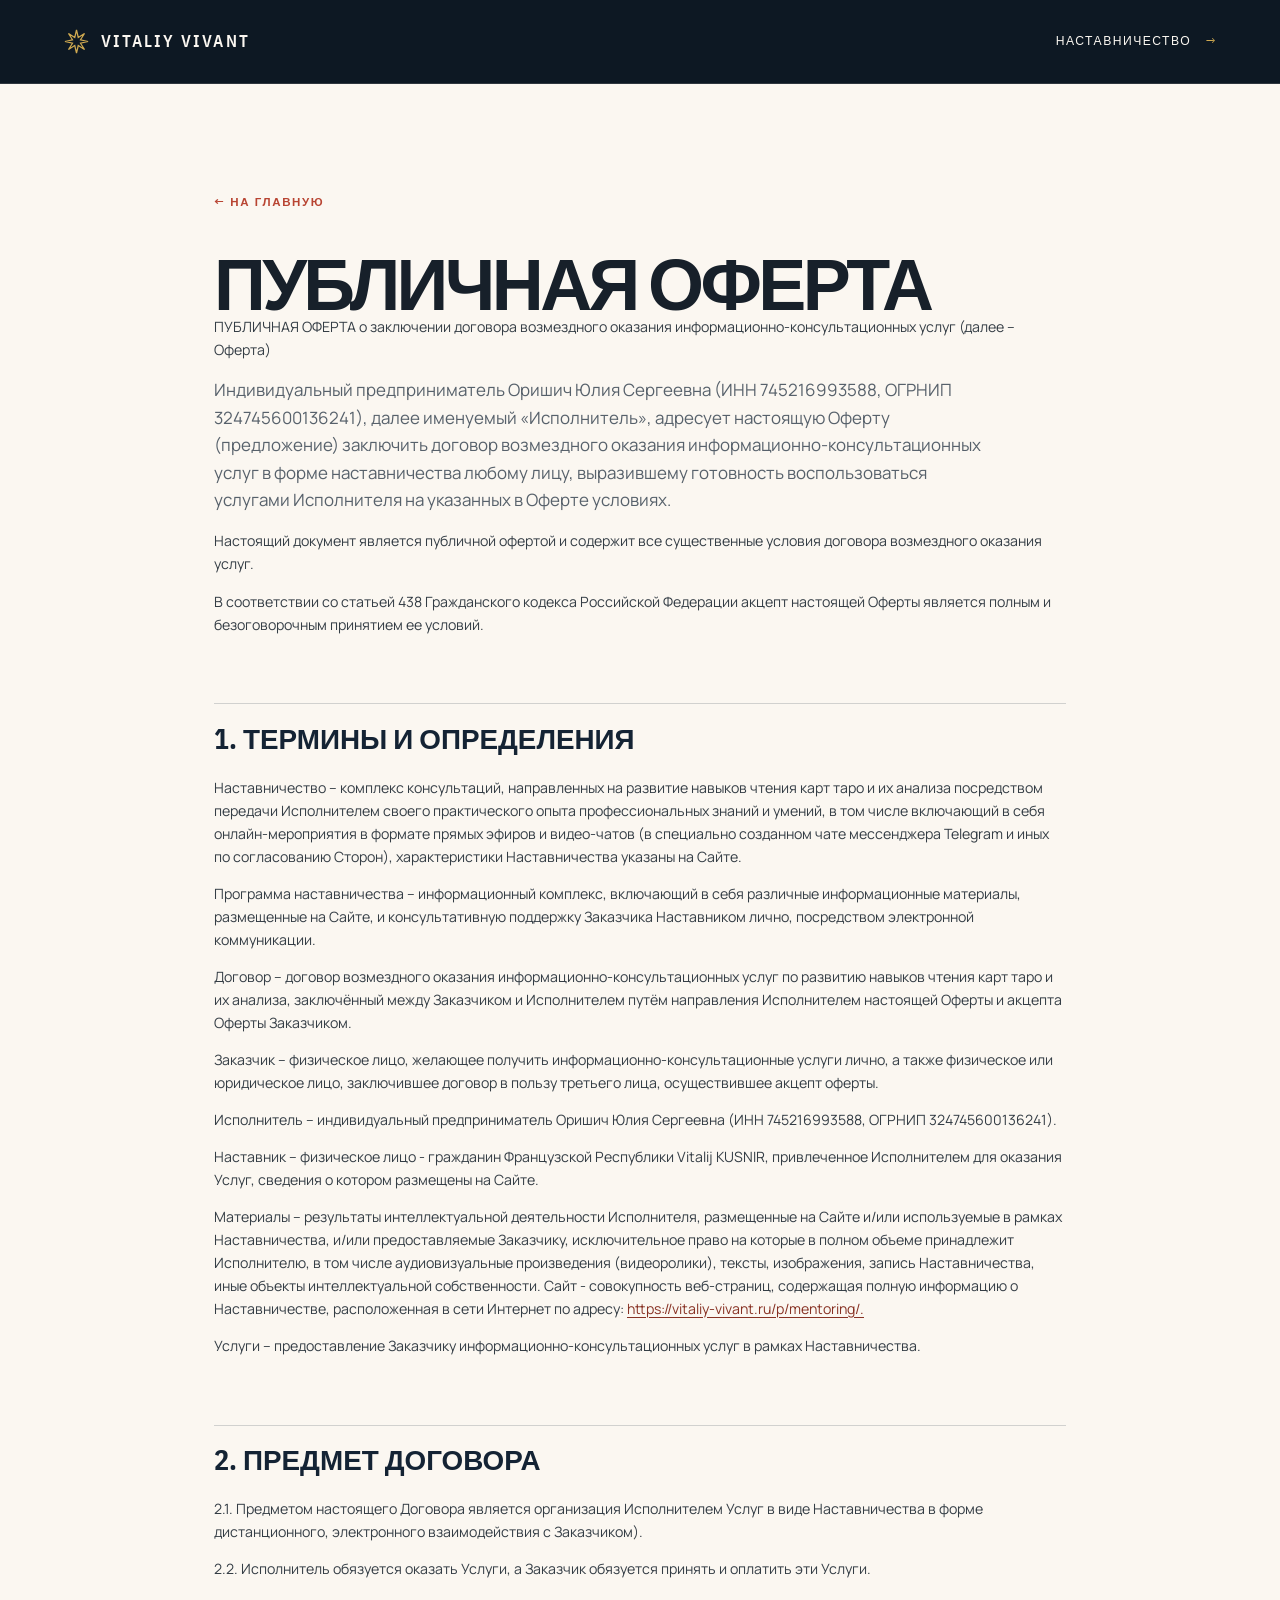
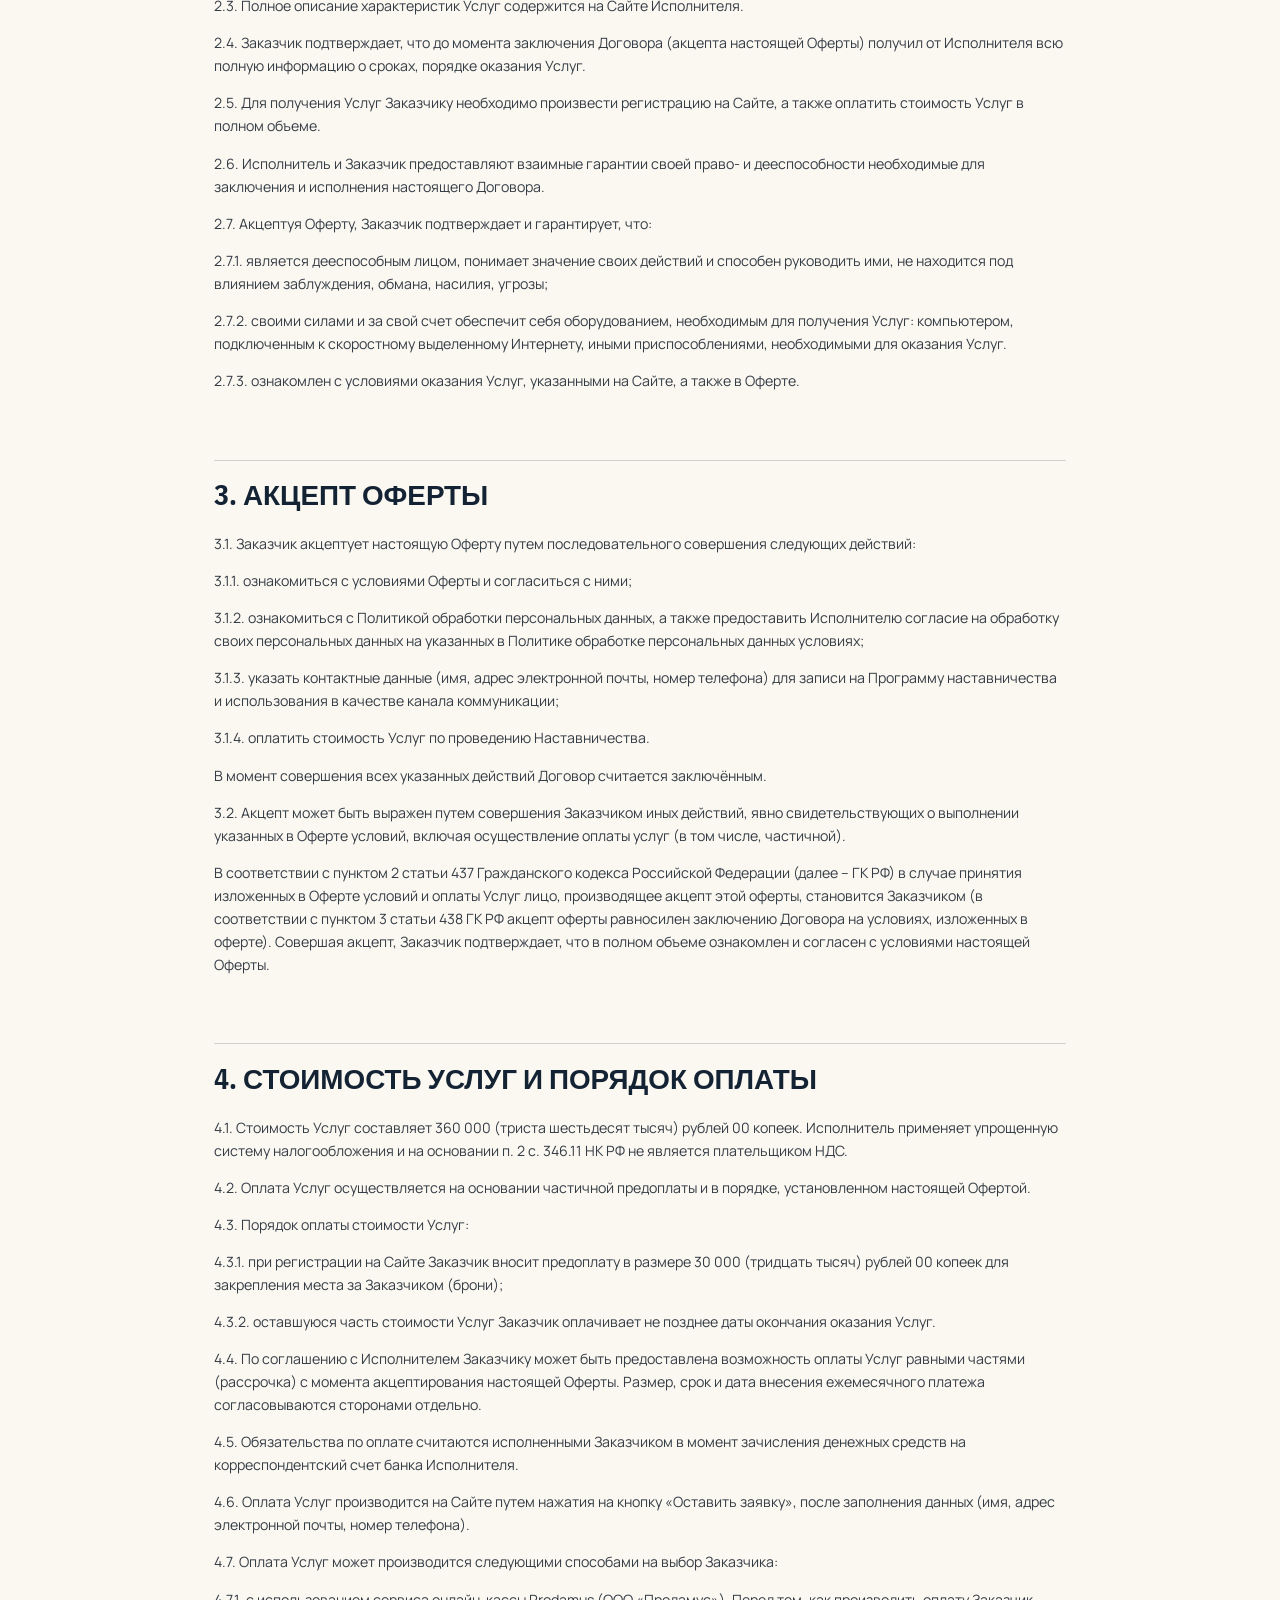
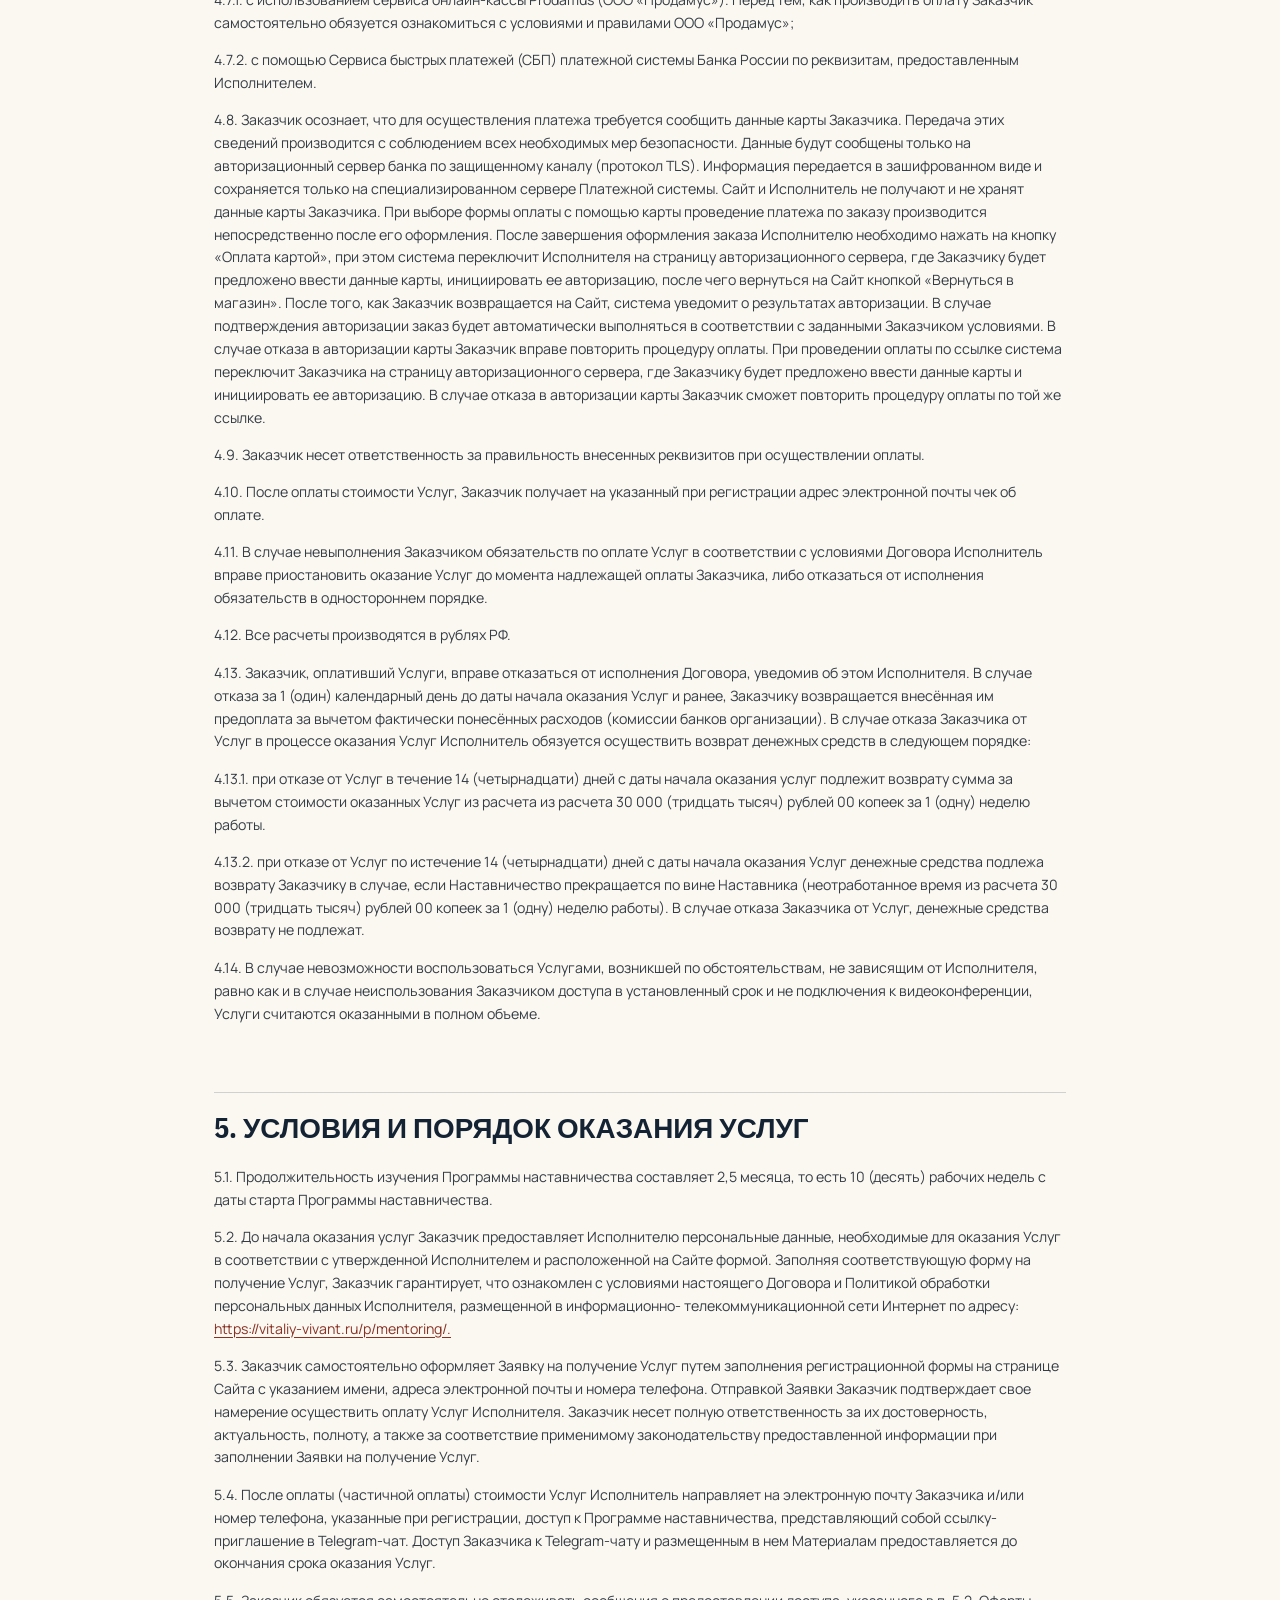
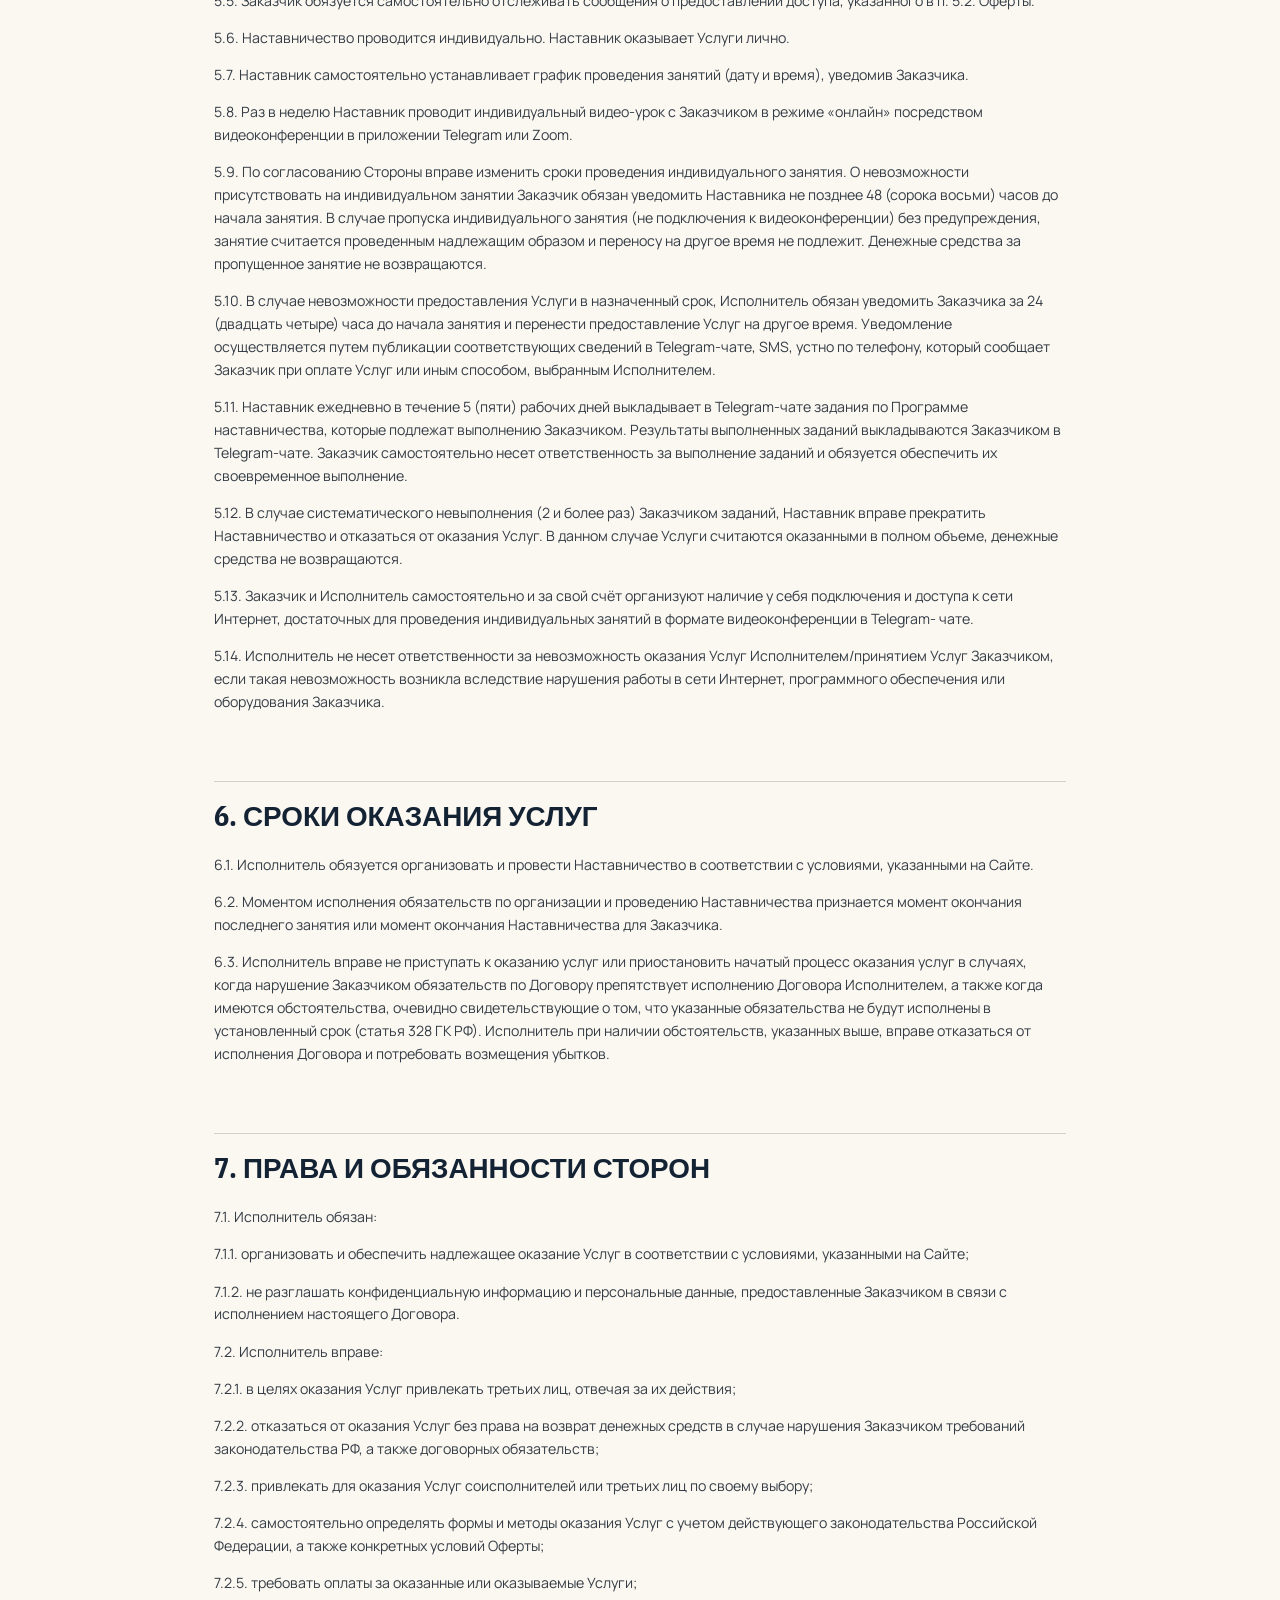
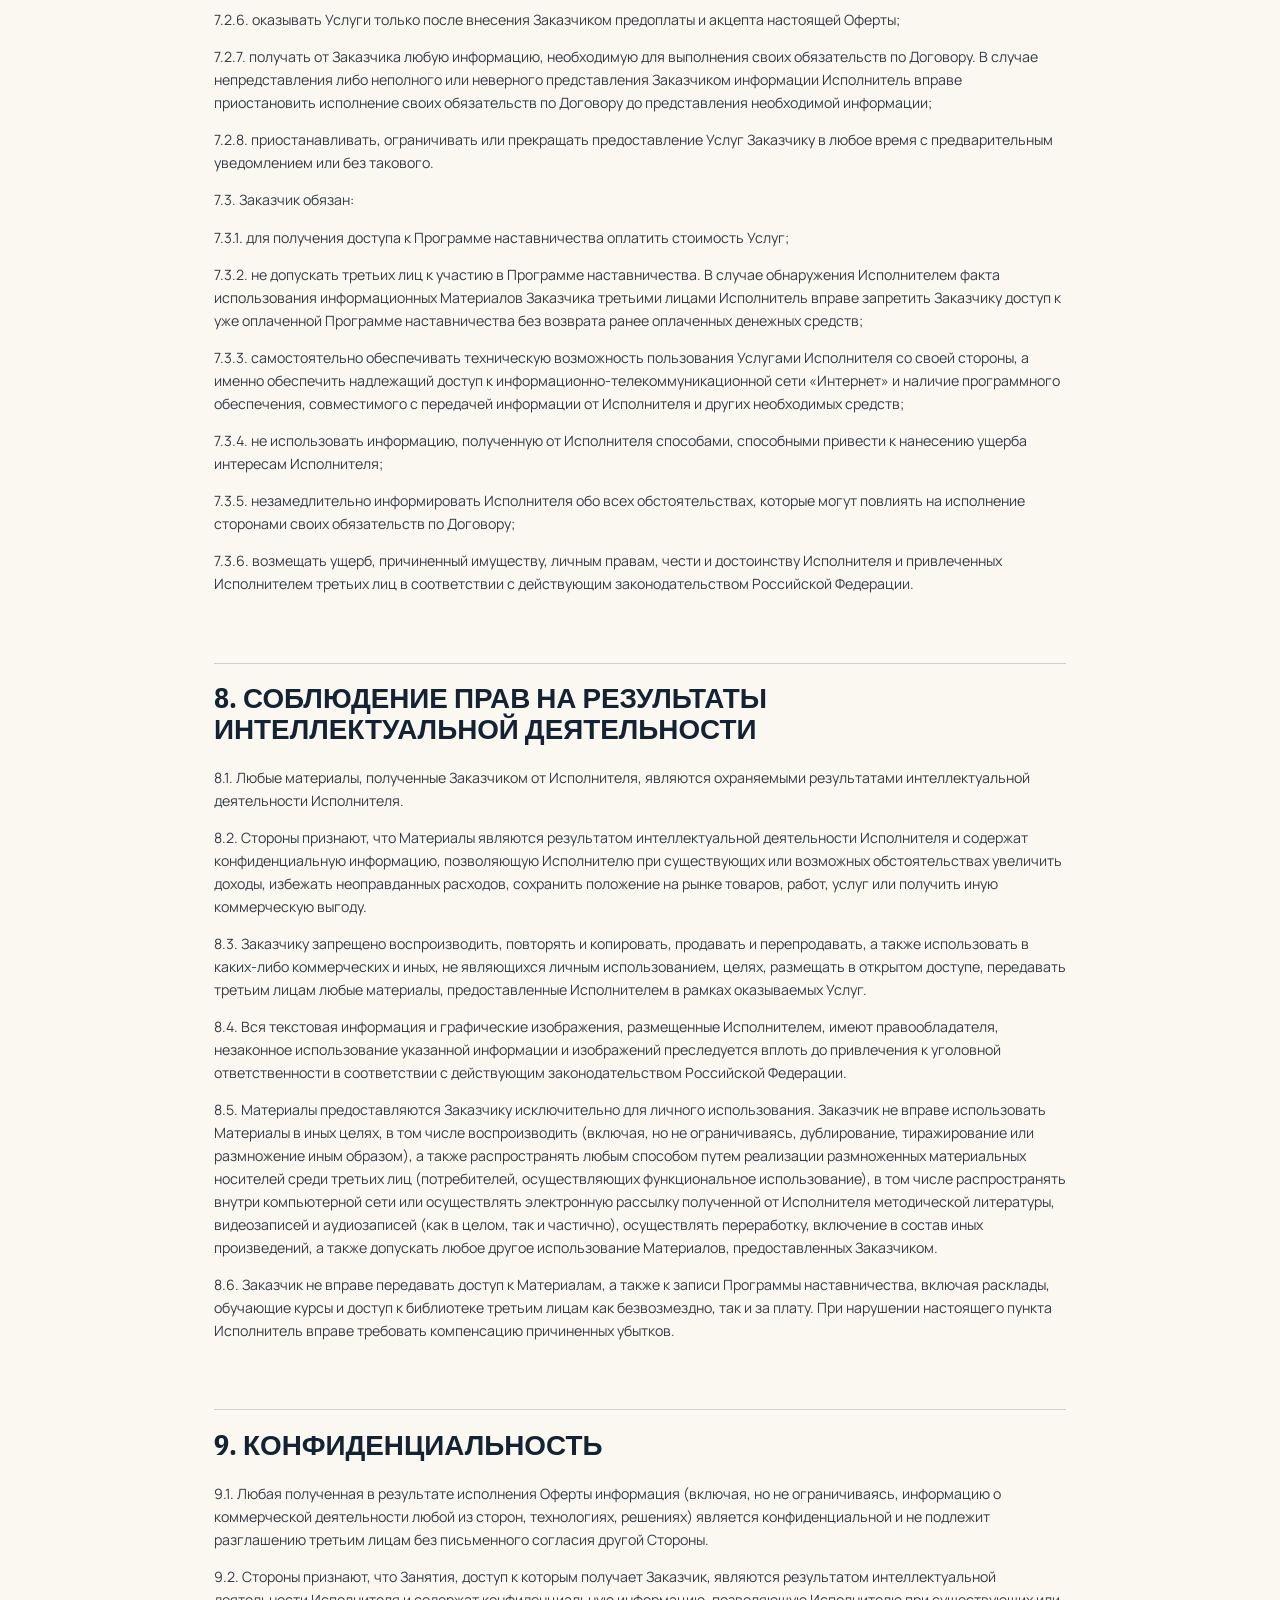
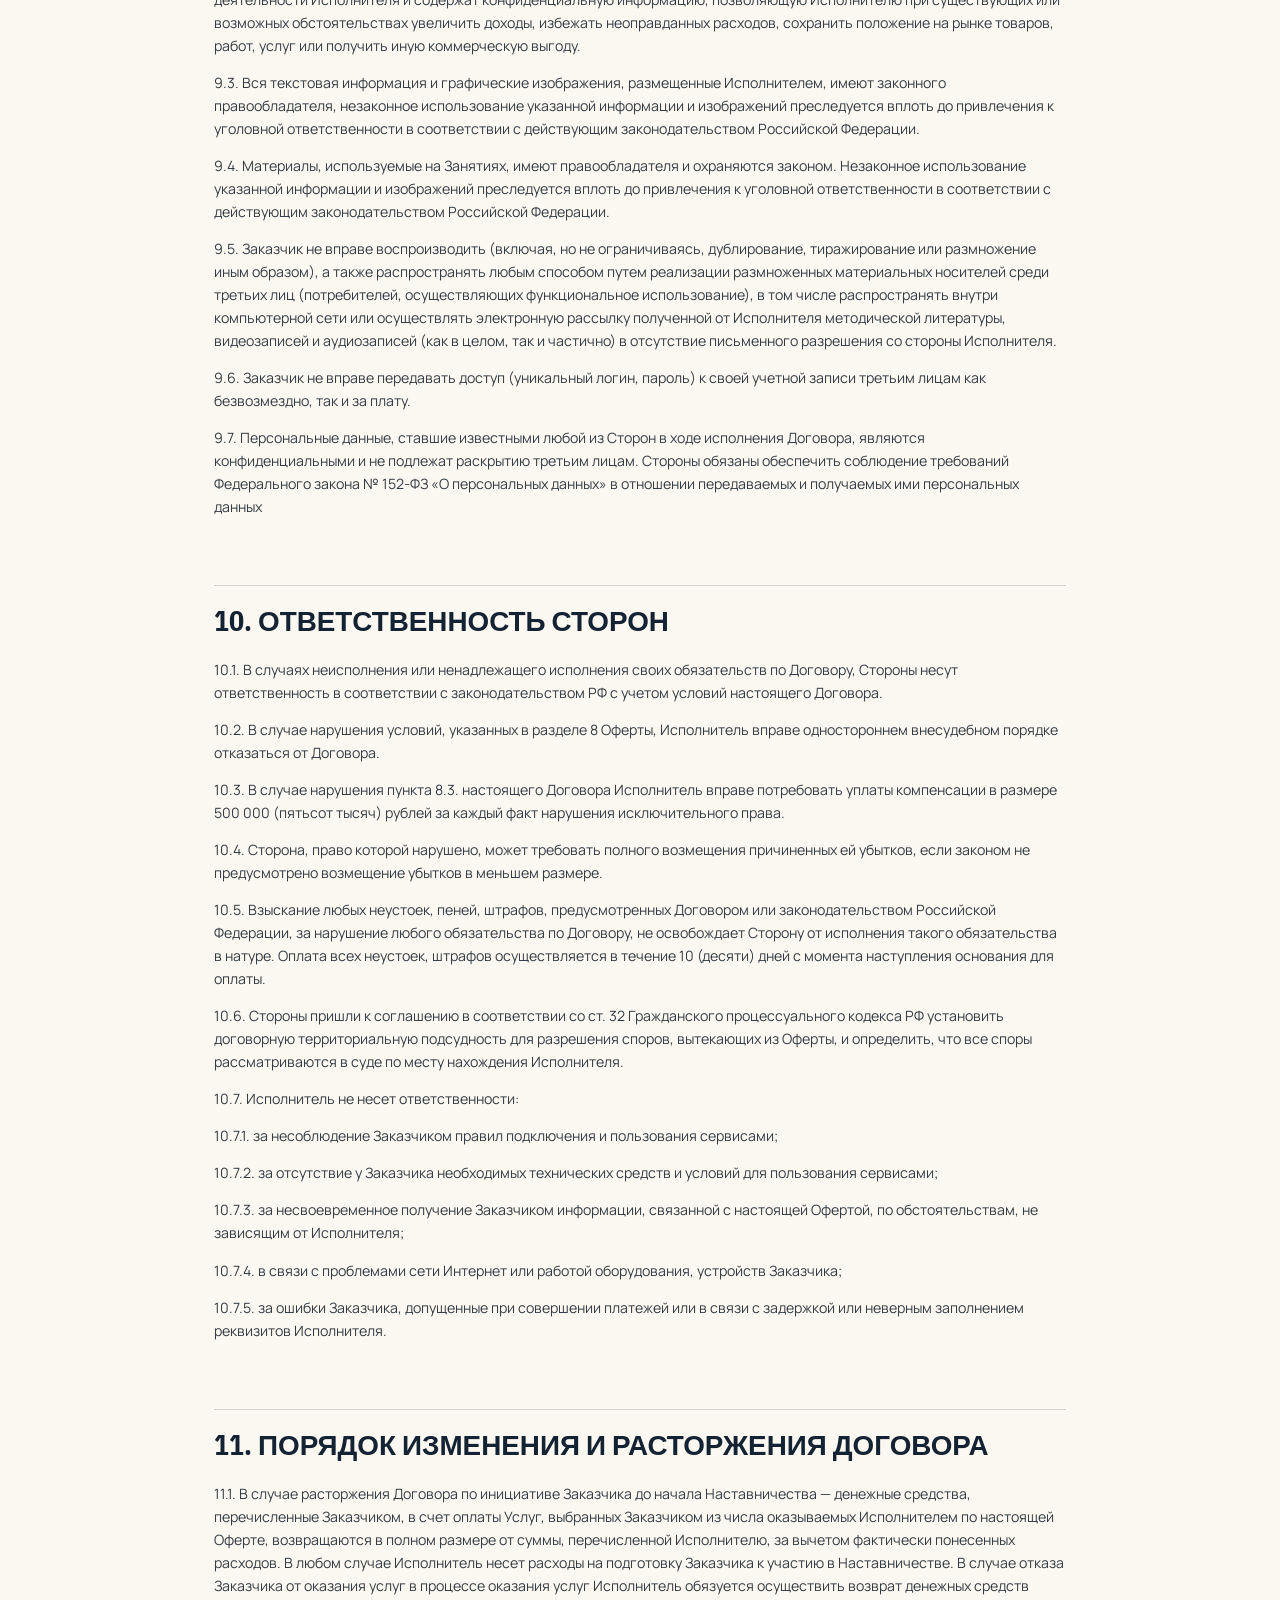
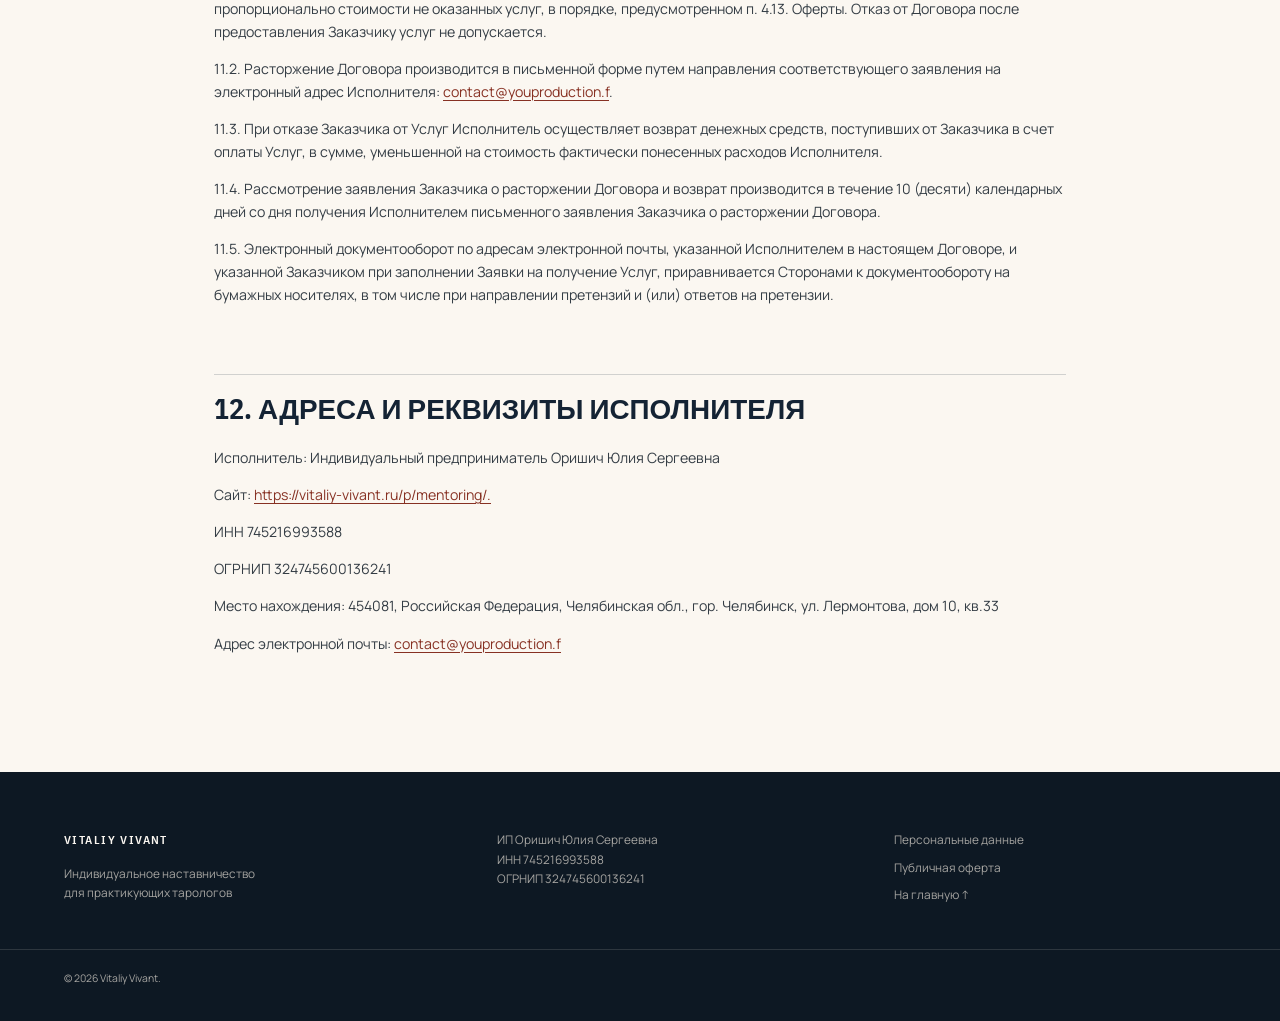
==== offer.html @ d2e21d62 "Publish Vitaliy Vivant mentorship landing" ====
<!doctype html>
<html lang="ru">
<head>
  <meta charset="utf-8">
  <meta name="viewport" content="width=device-width, initial-scale=1">
  <title>Публичная оферта — Vitaliy Vivant</title>
  <meta name="robots" content="noindex">
  <meta name="theme-color" content="#142334">
  <link rel="icon" href="data:image/svg+xml,%3Csvg xmlns='http://www.w3.org/2000/svg' viewBox='0 0 200 200'%3E%3Crect width='200' height='200' rx='24' fill='%23142334'/%3E%3Cpath d='M100 20 112.6 69.5 156.6 43.4 130.5 87.4 180 100 130.5 112.6 156.6 156.6 112.6 130.5 100 180 87.4 130.5 43.4 156.6 69.5 112.6 20 100 69.5 87.4 43.4 43.4 87.4 69.5Z' fill='none' stroke='%23d0aa51' stroke-width='6'/%3E%3C/svg%3E">
  <link rel="preconnect" href="https://fonts.googleapis.com">
  <link rel="preconnect" href="https://fonts.gstatic.com" crossorigin>
  <link href="https://fonts.googleapis.com/css2?family=IBM+Plex+Sans+Condensed:wght@400;500;600;700&family=Manrope:wght@400;500;600;700&display=swap" rel="stylesheet">
  <link rel="stylesheet" href="assets/css/styles.css">
</head>
<body class="legal-body">
  <header class="legal-header">
    <div class="wrap header-inner">
      <a class="brand" href="index.html" aria-label="Vitaliy Vivant, на главную">
        <svg viewBox="0 0 100 100" aria-hidden="true"><path d="M50 4 57 34 82 18 66 43 96 50 66 57 82 82 57 66 50 96 43 66 18 82 34 57 4 50 34 43 18 18 43 34Z"/></svg>
        <span>Vitaliy Vivant</span>
      </a>
      <a class="header-cta" href="index.html#application">Наставничество <span>→</span></a>
    </div>
  </header>
  <main class="legal-main">
    <article class="wrap legal-doc">
      <a class="legal-back" href="index.html">← На главную</a>
      <h1 class="legal-title">Публичная оферта</h1>
      <div class="legal-content">
        <p>ПУБЛИЧНАЯ ОФЕРТА о заключении договора возмездного оказания информационно-консультационных услуг (далее – Оферта)</p>
        <p class="legal-subtitle">Индивидуальный предприниматель Оришич Юлия Сергеевна (ИНН 745216993588, ОГРНИП 324745600136241), далее именуемый «Исполнитель», адресует настоящую Оферту (предложение) заключить договор возмездного оказания информационно-консультационных услуг в форме наставничества любому лицу, выразившему готовность воспользоваться услугами Исполнителя на указанных в Оферте условиях.</p>
        <p>Настоящий документ является публичной офертой и содержит все существенные условия договора возмездного оказания услуг.</p>
        <p>В соответствии со статьей 438 Гражданского кодекса Российской Федерации акцепт настоящей Оферты является полным и безоговорочным принятием ее условий.</p>
        <h2>1. ТЕРМИНЫ И ОПРЕДЕЛЕНИЯ</h2>
        <p>Наставничество – комплекс консультаций, направленных на развитие навыков чтения карт таро и их анализа посредством передачи Исполнителем своего практического опыта профессиональных знаний и умений, в том числе включающий в себя онлайн-мероприятия в формате прямых эфиров и видео-чатов (в специально созданном чате мессенджера Telegram и иных по согласованию Сторон), характеристики Наставничества указаны на Сайте.</p>
        <p>Программа наставничества – информационный комплекс, включающий в себя различные информационные материалы, размещенные на Сайте, и консультативную поддержку Заказчика Наставником лично, посредством электронной коммуникации.</p>
        <p>Договор – договор возмездного оказания информационно-консультационных услуг по развитию навыков чтения карт таро и их анализа, заключённый между Заказчиком и Исполнителем путём направления Исполнителем настоящей Оферты и акцепта Оферты Заказчиком.</p>
        <p>Заказчик – физическое лицо, желающее получить информационно-консультационные услуги лично, а также физическое или юридическое лицо, заключившее договор в пользу третьего лица, осуществившее акцепт оферты.</p>
        <p>Исполнитель – индивидуальный предприниматель Оришич Юлия Сергеевна (ИНН 745216993588, ОГРНИП 324745600136241).</p>
        <p>Наставник – физическое лицо - гражданин Французской Республики Vitalij KUSNIR, привлеченное Исполнителем для оказания Услуг, сведения о котором размещены на Сайте.</p>
        <p>Материалы – результаты интеллектуальной деятельности Исполнителя, размещенные на Сайте и/или используемые в рамках Наставничества, и/или предоставляемые Заказчику, исключительное право на которые в полном объеме принадлежит Исполнителю, в том числе аудиовизуальные произведения (видеоролики), тексты, изображения, запись Наставничества, иные объекты интеллектуальной собственности. Сайт - совокупность веб-страниц, содержащая полную информацию о Наставничестве, расположенная в сети Интернет по адресу: <a href="https://vitaliy-vivant.ru/p/mentoring/" target="_blank" rel="noopener">https://vitaliy-vivant.ru/p/mentoring/.</a></p>
        <p>Услуги – предоставление Заказчику информационно-консультационных услуг в рамках Наставничества.</p>
        <h2>2. ПРЕДМЕТ ДОГОВОРА</h2>
        <p>2.1. Предметом настоящего Договора является организация Исполнителем Услуг в виде Наставничества в форме дистанционного, электронного взаимодействия с Заказчиком).</p>
        <p>2.2. Исполнитель обязуется оказать Услуги, а Заказчик обязуется принять и оплатить эти Услуги.</p>
        <p>2.3. Полное описание характеристик Услуг содержится на Сайте Исполнителя.</p>
        <p>2.4. Заказчик подтверждает, что до момента заключения Договора (акцепта настоящей Оферты) получил от Исполнителя всю полную информацию о сроках, порядке оказания Услуг.</p>
        <p>2.5. Для получения Услуг Заказчику необходимо произвести регистрацию на Сайте, а также оплатить стоимость Услуг в полном объеме.</p>
        <p>2.6. Исполнитель и Заказчик предоставляют взаимные гарантии своей право- и дееспособности необходимые для заключения и исполнения настоящего Договора.</p>
        <p>2.7. Акцептуя Оферту, Заказчик подтверждает и гарантирует, что:</p>
        <p>2.7.1. является дееспособным лицом, понимает значение своих действий и способен руководить ими, не находится под влиянием заблуждения, обмана, насилия, угрозы;</p>
        <p>2.7.2. своими силами и за свой счет обеспечит себя оборудованием, необходимым для получения Услуг: компьютером, подключенным к скоростному выделенному Интернету, иными приспособлениями, необходимыми для оказания Услуг.</p>
        <p>2.7.3. ознакомлен с условиями оказания Услуг, указанными на Сайте, а также в Оферте.</p>
        <h2>3. АКЦЕПТ ОФЕРТЫ</h2>
        <p>3.1. Заказчик акцептует настоящую Оферту путем последовательного совершения следующих действий:</p>
        <p>3.1.1. ознакомиться с условиями Оферты и согласиться с ними;</p>
        <p>3.1.2. ознакомиться с Политикой обработки персональных данных, а также предоставить Исполнителю согласие на обработку своих персональных данных на указанных в Политике обработке персональных данных условиях;</p>
        <p>3.1.3. указать контактные данные (имя, адрес электронной почты, номер телефона) для записи на Программу наставничества и использования в качестве канала коммуникации;</p>
        <p>3.1.4. оплатить стоимость Услуг по проведению Наставничества.</p>
        <p>В момент совершения всех указанных действий Договор считается заключённым.</p>
        <p>3.2. Акцепт может быть выражен путем совершения Заказчиком иных действий, явно свидетельствующих о выполнении указанных в Оферте условий, включая осуществление оплаты услуг (в том числе, частичной).</p>
        <p>В соответствии с пунктом 2 статьи 437 Гражданского кодекса Российской Федерации (далее – ГК РФ) в случае принятия изложенных в Оферте условий и оплаты Услуг лицо, производящее акцепт этой оферты, становится Заказчиком (в соответствии с пунктом 3 статьи 438 ГК РФ акцепт оферты равносилен заключению Договора на условиях, изложенных в оферте). Совершая акцепт, Заказчик подтверждает, что в полном объеме ознакомлен и согласен с условиями настоящей Оферты.</p>
        <h2>4. СТОИМОСТЬ УСЛУГ И ПОРЯДОК ОПЛАТЫ</h2>
        <p>4.1. Стоимость Услуг составляет 360 000 (триста шестьдесят тысяч) рублей 00 копеек. Исполнитель применяет упрощенную систему налогообложения и на основании п. 2 с. 346.11 НК РФ не является плательщиком НДС.</p>
        <p>4.2. Оплата Услуг осуществляется на основании частичной предоплаты и в порядке, установленном настоящей Офертой.</p>
        <p>4.3. Порядок оплаты стоимости Услуг:</p>
        <p>4.3.1. при регистрации на Сайте Заказчик вносит предоплату в размере 30 000 (тридцать тысяч) рублей 00 копеек для закрепления места за Заказчиком (брони);</p>
        <p>4.3.2. оставшуюся часть стоимости Услуг Заказчик оплачивает не позднее даты окончания оказания Услуг.</p>
        <p>4.4. По соглашению с Исполнителем Заказчику может быть предоставлена возможность оплаты Услуг равными частями (рассрочка) с момента акцептирования настоящей Оферты. Размер, срок и дата внесения ежемесячного платежа согласовываются сторонами отдельно.</p>
        <p>4.5. Обязательства по оплате считаются исполненными Заказчиком в момент зачисления денежных средств на корреспондентский счет банка Исполнителя.</p>
        <p>4.6. Оплата Услуг производится на Сайте путем нажатия на кнопку «Оставить заявку», после заполнения данных (имя, адрес электронной почты, номер телефона).</p>
        <p>4.7. Оплата Услуг может производится следующими способами на выбор Заказчика:</p>
        <p>4.7.1. с использованием сервиса онлайн-кассы Prodamus (ООО «Продамус»). Перед тем, как производить оплату Заказчик самостоятельно обязуется ознакомиться с условиями и правилами ООО «Продамус»;</p>
        <p>4.7.2. с помощью Сервиса быстрых платежей (СБП) платежной системы Банка России по реквизитам, предоставленным Исполнителем.</p>
        <p>4.8. Заказчик осознает, что для осуществления платежа требуется сообщить данные карты Заказчика. Передача этих сведений производится с соблюдением всех необходимых мер безопасности. Данные будут сообщены только на авторизационный сервер банка по защищенному каналу (протокол TLS). Информация передается в зашифрованном виде и сохраняется только на специализированном сервере Платежной системы. Сайт и Исполнитель не получают и не хранят данные карты Заказчика. При выборе формы оплаты с помощью карты проведение платежа по заказу производится непосредственно после его оформления. После завершения оформления заказа Исполнителю необходимо нажать на кнопку «Оплата картой», при этом система переключит Исполнителя на страницу авторизационного сервера, где Заказчику будет предложено ввести данные карты, инициировать ее авторизацию, после чего вернуться на Сайт кнопкой «Вернуться в магазин». После того, как Заказчик возвращается на Сайт, система уведомит о результатах авторизации. В случае подтверждения авторизации заказ будет автоматически выполняться в соответствии с заданными Заказчиком условиями. В случае отказа в авторизации карты Заказчик вправе повторить процедуру оплаты. При проведении оплаты по ссылке система переключит Заказчика на страницу авторизационного сервера, где Заказчику будет предложено ввести данные карты и инициировать ее авторизацию. В случае отказа в авторизации карты Заказчик сможет повторить процедуру оплаты по той же ссылке.</p>
        <p>4.9. Заказчик несет ответственность за правильность внесенных реквизитов при осуществлении оплаты.</p>
        <p>4.10. После оплаты стоимости Услуг, Заказчик получает на указанный при регистрации адрес электронной почты чек об оплате.</p>
        <p>4.11. В случае невыполнения Заказчиком обязательств по оплате Услуг в соответствии с условиями Договора Исполнитель вправе приостановить оказание Услуг до момента надлежащей оплаты Заказчика, либо отказаться от исполнения обязательств в одностороннем порядке.</p>
        <p>4.12. Все расчеты производятся в рублях РФ.</p>
        <p>4.13. Заказчик, оплативший Услуги, вправе отказаться от исполнения Договора, уведомив об этом Исполнителя. В случае отказа за 1 (один) календарный день до даты начала оказания Услуг и ранее, Заказчику возвращается внесённая им предоплата за вычетом фактически понесённых расходов (комиссии банков организации). В случае отказа Заказчика от Услуг в процессе оказания Услуг Исполнитель обязуется осуществить возврат денежных средств в следующем порядке:</p>
        <p>4.13.1. при отказе от Услуг в течение 14 (четырнадцати) дней с даты начала оказания услуг подлежит возврату сумма за вычетом стоимости оказанных Услуг из расчета из расчета 30 000 (тридцать тысяч) рублей 00 копеек за 1 (одну) неделю работы.</p>
        <p>4.13.2. при отказе от Услуг по истечение 14 (четырнадцати) дней с даты начала оказания Услуг денежные средства подлежа возврату Заказчику в случае, если Наставничество прекращается по вине Наставника (неотработанное время из расчета 30 000 (тридцать тысяч) рублей 00 копеек за 1 (одну) неделю работы). В случае отказа Заказчика от Услуг, денежные средства возврату не подлежат.</p>
        <p>4.14. В случае невозможности воспользоваться Услугами, возникшей по обстоятельствам, не зависящим от Исполнителя, равно как и в случае неиспользования Заказчиком доступа в установленный срок и не подключения к видеоконференции, Услуги считаются оказанными в полном объеме.</p>
        <h2>5. УСЛОВИЯ И ПОРЯДОК ОКАЗАНИЯ УСЛУГ</h2>
        <p>5.1. Продолжительность изучения Программы наставничества составляет 2,5 месяца, то есть 10 (десять) рабочих недель с даты старта Программы наставничества.</p>
        <p>5.2. До начала оказания услуг Заказчик предоставляет Исполнителю персональные данные, необходимые для оказания Услуг в соответствии с утвержденной Исполнителем и расположенной на Сайте формой. Заполняя соответствующую форму на получение Услуг, Заказчик гарантирует, что ознакомлен с условиями настоящего Договора и Политикой обработки персональных данных Исполнителя, размещенной в информационно- телекоммуникационной сети Интернет по адресу: <a href="https://vitaliy-vivant.ru/p/mentoring/" target="_blank" rel="noopener">https://vitaliy-vivant.ru/p/mentoring/.</a></p>
        <p>5.3. Заказчик самостоятельно оформляет Заявку на получение Услуг путем заполнения регистрационной формы на странице Сайта с указанием имени, адреса электронной почты и номера телефона. Отправкой Заявки Заказчик подтверждает свое намерение осуществить оплату Услуг Исполнителя. Заказчик несет полную ответственность за их достоверность, актуальность, полноту, а также за соответствие применимому законодательству предоставленной информации при заполнении Заявки на получение Услуг.</p>
        <p>5.4. После оплаты (частичной оплаты) стоимости Услуг Исполнитель направляет на электронную почту Заказчика и/или номер телефона, указанные при регистрации, доступ к Программе наставничества, представляющий собой ссылку-приглашение в Telegram-чат. Доступ Заказчика к Telegram-чату и размещенным в нем Материалам предоставляется до окончания срока оказания Услуг.</p>
        <p>5.5. Заказчик обязуется самостоятельно отслеживать сообщения о предоставлении доступа, указанного в п. 5.2. Оферты.</p>
        <p>5.6. Наставничество проводится индивидуально. Наставник оказывает Услуги лично.</p>
        <p>5.7. Наставник самостоятельно устанавливает график проведения занятий (дату и время), уведомив Заказчика.</p>
        <p>5.8. Раз в неделю Наставник проводит индивидуальный видео-урок с Заказчиком в режиме «онлайн» посредством видеоконференции в приложении Telegram или Zoom.</p>
        <p>5.9. По согласованию Стороны вправе изменить сроки проведения индивидуального занятия. О невозможности присутствовать на индивидуальном занятии Заказчик обязан уведомить Наставника не позднее 48 (сорока восьми) часов до начала занятия. В случае пропуска индивидуального занятия (не подключения к видеоконференции) без предупреждения, занятие считается проведенным надлежащим образом и переносу на другое время не подлежит. Денежные средства за пропущенное занятие не возвращаются.</p>
        <p>5.10. В случае невозможности предоставления Услуги в назначенный срок, Исполнитель обязан уведомить Заказчика за 24 (двадцать четыре) часа до начала занятия и перенести предоставление Услуг на другое время. Уведомление осуществляется путем публикации соответствующих сведений в Telegram-чате, SMS, устно по телефону, который сообщает Заказчик при оплате Услуг или иным способом, выбранным Исполнителем.</p>
        <p>5.11. Наставник ежедневно в течение 5 (пяти) рабочих дней выкладывает в Telegram-чате задания по Программе наставничества, которые подлежат выполнению Заказчиком. Результаты выполненных заданий выкладываются Заказчиком в Telegram-чате. Заказчик самостоятельно несет ответственность за выполнение заданий и обязуется обеспечить их своевременное выполнение.</p>
        <p>5.12. В случае систематического невыполнения (2 и более раз) Заказчиком заданий, Наставник вправе прекратить Наставничество и отказаться от оказания Услуг. В данном случае Услуги считаются оказанными в полном объеме, денежные средства не возвращаются.</p>
        <p>5.13. Заказчик и Исполнитель самостоятельно и за свой счёт организуют наличие у себя подключения и доступа к сети Интернет, достаточных для проведения индивидуальных занятий в формате видеоконференции в Telegram- чате.</p>
        <p>5.14. Исполнитель не несет ответственности за невозможность оказания Услуг Исполнителем/принятием Услуг Заказчиком, если такая невозможность возникла вследствие нарушения работы в сети Интернет, программного обеспечения или оборудования Заказчика.</p>
        <h2>6. СРОКИ ОКАЗАНИЯ УСЛУГ</h2>
        <p>6.1. Исполнитель обязуется организовать и провести Наставничество в соответствии с условиями, указанными на Сайте.</p>
        <p>6.2. Моментом исполнения обязательств по организации и проведению Наставничества признается момент окончания последнего занятия или момент окончания Наставничества для Заказчика.</p>
        <p>6.3. Исполнитель вправе не приступать к оказанию услуг или приостановить начатый процесс оказания услуг в случаях, когда нарушение Заказчиком обязательств по Договору препятствует исполнению Договора Исполнителем, а также когда имеются обстоятельства, очевидно свидетельствующие о том, что указанные обязательства не будут исполнены в установленный срок (статья 328 ГК РФ). Исполнитель при наличии обстоятельств, указанных выше, вправе отказаться от исполнения Договора и потребовать возмещения убытков.</p>
        <h2>7. ПРАВА И ОБЯЗАННОСТИ СТОРОН</h2>
        <p>7.1. Исполнитель обязан:</p>
        <p>7.1.1. организовать и обеспечить надлежащее оказание Услуг в соответствии с условиями, указанными на Сайте;</p>
        <p>7.1.2. не разглашать конфиденциальную информацию и персональные данные, предоставленные Заказчиком в связи с исполнением настоящего Договора.</p>
        <p>7.2. Исполнитель вправе:</p>
        <p>7.2.1. в целях оказания Услуг привлекать третьих лиц, отвечая за их действия;</p>
        <p>7.2.2. отказаться от оказания Услуг без права на возврат денежных средств в случае нарушения Заказчиком требований законодательства РФ, а также договорных обязательств;</p>
        <p>7.2.3. привлекать для оказания Услуг соисполнителей или третьих лиц по своему выбору;</p>
        <p>7.2.4. самостоятельно определять формы и методы оказания Услуг с учетом действующего законодательства Российской Федерации, а также конкретных условий Оферты;</p>
        <p>7.2.5. требовать оплаты за оказанные или оказываемые Услуги;</p>
        <p>7.2.6. оказывать Услуги только после внесения Заказчиком предоплаты и акцепта настоящей Оферты;</p>
        <p>7.2.7. получать от Заказчика любую информацию, необходимую для выполнения своих обязательств по Договору. В случае непредставления либо неполного или неверного представления Заказчиком информации Исполнитель вправе приостановить исполнение своих обязательств по Договору до представления необходимой информации;</p>
        <p>7.2.8. приостанавливать, ограничивать или прекращать предоставление Услуг Заказчику в любое время с предварительным уведомлением или без такового.</p>
        <p>7.3. Заказчик обязан:</p>
        <p>7.3.1. для получения доступа к Программе наставничества оплатить стоимость Услуг;</p>
        <p>7.3.2. не допускать третьих лиц к участию в Программе наставничества. В случае обнаружения Исполнителем факта использования информационных Материалов Заказчика третьими лицами Исполнитель вправе запретить Заказчику доступ к уже оплаченной Программе наставничества без возврата ранее оплаченных денежных средств;</p>
        <p>7.3.3. самостоятельно обеспечивать техническую возможность пользования Услугами Исполнителя со своей стороны, а именно обеспечить надлежащий доступ к информационно-телекоммуникационной сети «Интернет» и наличие программного обеспечения, совместимого с передачей информации от Исполнителя и других необходимых средств;</p>
        <p>7.3.4. не использовать информацию, полученную от Исполнителя способами, способными привести к нанесению ущерба интересам Исполнителя;</p>
        <p>7.3.5. незамедлительно информировать Исполнителя обо всех обстоятельствах, которые могут повлиять на исполнение сторонами своих обязательств по Договору;</p>
        <p>7.3.6. возмещать ущерб, причиненный имуществу, личным правам, чести и достоинству Исполнителя и привлеченных Исполнителем третьих лиц в соответствии с действующим законодательством Российской Федерации.</p>
        <h2>8. СОБЛЮДЕНИЕ ПРАВ НА РЕЗУЛЬТАТЫ ИНТЕЛЛЕКТУАЛЬНОЙ ДЕЯТЕЛЬНОСТИ</h2>
        <p>8.1. Любые материалы, полученные Заказчиком от Исполнителя, являются охраняемыми результатами интеллектуальной деятельности Исполнителя.</p>
        <p>8.2. Стороны признают, что Материалы являются результатом интеллектуальной деятельности Исполнителя и содержат конфиденциальную информацию, позволяющую Исполнителю при существующих или возможных обстоятельствах увеличить доходы, избежать неоправданных расходов, сохранить положение на рынке товаров, работ, услуг или получить иную коммерческую выгоду.</p>
        <p>8.3. Заказчику запрещено воспроизводить, повторять и копировать, продавать и перепродавать, а также использовать в каких-либо коммерческих и иных, не являющихся личным использованием, целях, размещать в открытом доступе, передавать третьим лицам любые материалы, предоставленные Исполнителем в рамках оказываемых Услуг.</p>
        <p>8.4. Вся текстовая информация и графические изображения, размещенные Исполнителем, имеют правообладателя, незаконное использование указанной информации и изображений преследуется вплоть до привлечения к уголовной ответственности в соответствии с действующим законодательством Российской Федерации.</p>
        <p>8.5. Материалы предоставляются Заказчику исключительно для личного использования. Заказчик не вправе использовать Материалы в иных целях, в том числе воспроизводить (включая, но не ограничиваясь, дублирование, тиражирование или размножение иным образом), а также распространять любым способом путем реализации размноженных материальных носителей среди третьих лиц (потребителей, осуществляющих функциональное использование), в том числе распространять внутри компьютерной сети или осуществлять электронную рассылку полученной от Исполнителя методической литературы, видеозаписей и аудиозаписей (как в целом, так и частично), осуществлять переработку, включение в состав иных произведений, а также допускать любое другое использование Материалов, предоставленных Заказчиком.</p>
        <p>8.6. Заказчик не вправе передавать доступ к Материалам, а также к записи Программы наставничества, включая расклады, обучающие курсы и доступ к библиотеке третьим лицам как безвозмездно, так и за плату. При нарушении настоящего пункта Исполнитель вправе требовать компенсацию причиненных убытков.</p>
        <h2>9. КОНФИДЕНЦИАЛЬНОСТЬ</h2>
        <p>9.1. Любая полученная в результате исполнения Оферты информация (включая, но не ограничиваясь, информацию о коммерческой деятельности любой из сторон, технологиях, решениях) является конфиденциальной и не подлежит разглашению третьим лицам без письменного согласия другой Стороны.</p>
        <p>9.2. Стороны признают, что Занятия, доступ к которым получает Заказчик, являются результатом интеллектуальной деятельности Исполнителя и содержат конфиденциальную информацию, позволяющую Исполнителю при существующих или возможных обстоятельствах увеличить доходы, избежать неоправданных расходов, сохранить положение на рынке товаров, работ, услуг или получить иную коммерческую выгоду.</p>
        <p>9.3. Вся текстовая информация и графические изображения, размещенные Исполнителем, имеют законного правообладателя, незаконное использование указанной информации и изображений преследуется вплоть до привлечения к уголовной ответственности в соответствии с действующим законодательством Российской Федерации.</p>
        <p>9.4. Материалы, используемые на Занятиях, имеют правообладателя и охраняются законом. Незаконное использование указанной информации и изображений преследуется вплоть до привлечения к уголовной ответственности в соответствии с действующим законодательством Российской Федерации.</p>
        <p>9.5. Заказчик не вправе воспроизводить (включая, но не ограничиваясь, дублирование, тиражирование или размножение иным образом), а также распространять любым способом путем реализации размноженных материальных носителей среди третьих лиц (потребителей, осуществляющих функциональное использование), в том числе распространять внутри компьютерной сети или осуществлять электронную рассылку полученной от Исполнителя методической литературы, видеозаписей и аудиозаписей (как в целом, так и частично) в отсутствие письменного разрешения со стороны Исполнителя.</p>
        <p>9.6. Заказчик не вправе передавать доступ (уникальный логин, пароль) к своей учетной записи третьим лицам как безвозмездно, так и за плату.</p>
        <p>9.7. Персональные данные, ставшие известными любой из Сторон в ходе исполнения Договора, являются конфиденциальными и не подлежат раскрытию третьим лицам. Стороны обязаны обеспечить соблюдение требований Федерального закона № 152-ФЗ «О персональных данных» в отношении передаваемых и получаемых ими персональных данных</p>
        <h2>10. ОТВЕТСТВЕННОСТЬ СТОРОН</h2>
        <p>10.1. В случаях неисполнения или ненадлежащего исполнения своих обязательств по Договору, Стороны несут ответственность в соответствии с законодательством РФ с учетом условий настоящего Договора.</p>
        <p>10.2. В случае нарушения условий, указанных в разделе 8 Оферты, Исполнитель вправе одностороннем внесудебном порядке отказаться от Договора.</p>
        <p>10.3. В случае нарушения пункта 8.3. настоящего Договора Исполнитель вправе потребовать уплаты компенсации в размере 500 000 (пятьсот тысяч) рублей за каждый факт нарушения исключительного права.</p>
        <p>10.4. Сторона, право которой нарушено, может требовать полного возмещения причиненных ей убытков, если законом не предусмотрено возмещение убытков в меньшем размере.</p>
        <p>10.5. Взыскание любых неустоек, пеней, штрафов, предусмотренных Договором или законодательством Российской Федерации, за нарушение любого обязательства по Договору, не освобождает Сторону от исполнения такого обязательства в натуре. Оплата всех неустоек, штрафов осуществляется в течение 10 (десяти) дней с момента наступления основания для оплаты.</p>
        <p>10.6. Стороны пришли к соглашению в соответствии со ст. 32 Гражданского процессуального кодекса РФ установить договорную территориальную подсудность для разрешения споров, вытекающих из Оферты, и определить, что все споры рассматриваются в суде по месту нахождения Исполнителя.</p>
        <p>10.7. Исполнитель не несет ответственности:</p>
        <p>10.7.1. за несоблюдение Заказчиком правил подключения и пользования сервисами;</p>
        <p>10.7.2. за отсутствие у Заказчика необходимых технических средств и условий для пользования сервисами;</p>
        <p>10.7.3. за несвоевременное получение Заказчиком информации, связанной с настоящей Офертой, по обстоятельствам, не зависящим от Исполнителя;</p>
        <p>10.7.4. в связи с проблемами сети Интернет или работой оборудования, устройств Заказчика;</p>
        <p>10.7.5. за ошибки Заказчика, допущенные при совершении платежей или в связи с задержкой или неверным заполнением реквизитов Исполнителя.</p>
        <h2>11. ПОРЯДОК ИЗМЕНЕНИЯ И РАСТОРЖЕНИЯ ДОГОВОРА</h2>
        <p>11.1. В случае расторжения Договора по инициативе Заказчика до начала Наставничества — денежные средства, перечисленные Заказчиком, в счет оплаты Услуг, выбранных Заказчиком из числа оказываемых Исполнителем по настоящей Оферте, возвращаются в полном размере от суммы, перечисленной Исполнителю, за вычетом фактически понесенных расходов. В любом случае Исполнитель несет расходы на подготовку Заказчика к участию в Наставничестве. В случае отказа Заказчика от оказания услуг в процессе оказания услуг Исполнитель обязуется осуществить возврат денежных средств пропорционально стоимости не оказанных услуг, в порядке, предусмотренном п. 4.13. Оферты. Отказ от Договора после предоставления Заказчику услуг не допускается.</p>
        <p>11.2. Расторжение Договора производится в письменной форме путем направления соответствующего заявления на электронный адрес Исполнителя: <a href="mailto:contact@youproduction.f">contact@youproduction.f</a>.</p>
        <p>11.3. При отказе Заказчика от Услуг Исполнитель осуществляет возврат денежных средств, поступивших от Заказчика в счет оплаты Услуг, в сумме, уменьшенной на стоимость фактически понесенных расходов Исполнителя.</p>
        <p>11.4. Рассмотрение заявления Заказчика о расторжении Договора и возврат производится в течение 10 (десяти) календарных дней со дня получения Исполнителем письменного заявления Заказчика о расторжении Договора.</p>
        <p>11.5. Электронный документооборот по адресам электронной почты, указанной Исполнителем в настоящем Договоре, и указанной Заказчиком при заполнении Заявки на получение Услуг, приравнивается Сторонами к документообороту на бумажных носителях, в том числе при направлении претензий и (или) ответов на претензии.</p>
        <h2>12. АДРЕСА И РЕКВИЗИТЫ ИСПОЛНИТЕЛЯ</h2>
        <p>Исполнитель: Индивидуальный предприниматель Оришич Юлия Сергеевна</p>
        <p>Сайт: <a href="https://vitaliy-vivant.ru/p/mentoring/" target="_blank" rel="noopener">https://vitaliy-vivant.ru/p/mentoring/.</a></p>
        <p>ИНН 745216993588</p>
        <p>ОГРНИП 324745600136241</p>
        <p>Место нахождения: 454081, Российская Федерация, Челябинская обл., гор. Челябинск, ул. Лермонтова, дом 10, кв.33</p>
        <p>Адрес электронной почты: <a href="mailto:contact@youproduction.f">contact@youproduction.f</a></p>
      </div>
    </article>
  </main>
  <footer class="site-footer">
    <div class="wrap footer-grid">
      <div><div class="footer-brand">Vitaliy Vivant</div><p>Индивидуальное наставничество<br>для практикующих тарологов</p></div>
      <div><p>ИП Оришич Юлия Сергеевна<br>ИНН 745216993588<br>ОГРНИП 324745600136241</p></div>
      <nav aria-label="Ссылки"><a href="privacy.html">Персональные данные</a><a href="offer.html">Публичная оферта</a><a href="index.html">На главную ↑</a></nav>
    </div>
    <div class="wrap copyright">© 2026 Vitaliy Vivant.</div>
  </footer>
</body>
</html>
---- assets/css/styles.css ----
:root {
  --navy: #142334;
  --navy-deep: #0d1823;
  --ink: #17202a;
  --ink-soft: #57616b;
  --paper: #f2eadf;
  --paper-light: #fbf7f1;
  --paper-deep: #e6dccd;
  --terra: #b84432;
  --terra-dark: #873123;
  --gold: #d0aa51;
  --gold-light: #ecd687;
  --rule: rgba(20, 35, 52, .18);
  --display: "IBM Plex Sans Condensed", Arial Narrow, sans-serif;
  --body: "Manrope", Arial, sans-serif;
  --gutter: clamp(20px, 5vw, 76px);
}

* { box-sizing: border-box; }
html { max-width: 100%; overflow-x: clip; scroll-behavior: smooth; }
body { max-width: 100%; margin: 0; overflow-x: clip; color: var(--ink); background: var(--paper); font-family: var(--body); font-size: clamp(15px, .92rem + .18vw, 18px); line-height: 1.65; }
img { display: block; max-width: 100%; }
a { color: inherit; text-decoration: none; }
button, input { font: inherit; }
button { color: inherit; }
.wrap { width: min(100%, 1500px); margin-inline: auto; padding-inline: var(--gutter); }
.skip-link { position: fixed; z-index: 100; left: 12px; top: 12px; transform: translateY(-180%); padding: 10px 14px; color: var(--paper-light); background: var(--navy); }
.skip-link:focus { transform: translateY(0); }

.site-header { position: absolute; z-index: 10; top: 0; left: 0; width: 100%; color: var(--paper-light); }
.header-inner { height: 84px; display: flex; align-items: center; justify-content: space-between; border-bottom: 1px solid rgba(242, 234, 223, .2); }
.brand { display: inline-flex; align-items: center; gap: 12px; font-family: var(--display); font-weight: 600; letter-spacing: .12em; text-transform: uppercase; }
.brand svg { width: 25px; fill: none; stroke: var(--gold); stroke-width: 5; }
.header-cta { font-family: var(--display); font-size: .76rem; letter-spacing: .12em; text-transform: uppercase; }
.header-cta span { margin-left: 10px; color: var(--gold); }

.hero { position: relative; min-height: 100svh; overflow: hidden; color: var(--paper-light); background: var(--navy-deep); }
.hero::before { content: ""; position: absolute; inset: 0; background: radial-gradient(circle at 74% 33%, rgba(208,170,81,.18), transparent 29%), linear-gradient(120deg, rgba(184,68,50,.11), transparent 42%); }
.hero-noise { position: absolute; inset: 0; opacity: .14; pointer-events: none; background-image: url("data:image/svg+xml,%3Csvg viewBox='0 0 240 240' xmlns='http://www.w3.org/2000/svg'%3E%3Cfilter id='n'%3E%3CfeTurbulence type='fractalNoise' baseFrequency='.82' numOctaves='3' stitchTiles='stitch'/%3E%3C/filter%3E%3Crect width='100%25' height='100%25' filter='url(%23n)' opacity='.42'/%3E%3C/svg%3E"); }
.hero-grid { position: relative; display: grid; grid-template-columns: 1.05fr .95fr; gap: clamp(50px, 8vw, 130px); align-items: center; min-height: 100svh; padding-top: 120px; padding-bottom: 100px; }
.hero-copy { position: relative; z-index: 2; max-width: 830px; }
.handle { display: inline-block; margin-bottom: clamp(32px, 6vh, 64px); color: var(--gold-light); font-size: .83rem; letter-spacing: .08em; }
.hero-label { margin: 0 0 8px; font-family: var(--display); font-size: clamp(1rem, .9rem + .7vw, 1.55rem); font-weight: 600; letter-spacing: .08em; text-transform: uppercase; }
.hero-title { margin: 0; font-family: var(--display); font-size: clamp(4.4rem, 2.8rem + 5.8vw, 9.2rem); font-weight: 600; line-height: .78; letter-spacing: -.065em; text-transform: uppercase; text-wrap: balance; }
.hero-title em { display: block; margin-left: clamp(30px, 7vw, 130px); color: var(--gold); font-style: normal; }
.hero-credential { max-width: 520px; margin: 38px 0 0 auto; padding-left: 20px; color: rgba(251,247,241,.72); border-left: 3px solid var(--terra); font-size: .86rem; }
.hero-lead { max-width: 650px; margin: 38px 0 30px; font-size: clamp(1.02rem, .9rem + .48vw, 1.35rem); color: rgba(251,247,241,.86); }

.hero-visual { position: relative; align-self: stretch; min-height: 680px; display: flex; align-items: center; justify-content: center; }
.portrait-frame { position: relative; z-index: 1; width: min(100%, 510px); aspect-ratio: .78; overflow: hidden; border: 1px solid rgba(208,170,81,.45); box-shadow: 34px 34px 0 rgba(184,68,50,.85); }
.portrait-frame::after { content: ""; position: absolute; inset: 0; box-shadow: inset 0 0 90px rgba(13,24,35,.55); pointer-events: none; }
.portrait-frame img { width: 100%; height: 100%; object-fit: cover; object-position: 50% 37%; filter: saturate(.72) contrast(1.08); }
.session-count { position: absolute; z-index: 3; left: 0; bottom: 9%; width: 150px; aspect-ratio: 1; display: grid; place-content: center; text-align: center; color: var(--navy); background: var(--gold); border-radius: 50%; box-shadow: 0 0 0 12px var(--navy-deep); transform: rotate(-8deg); }
.session-count b { font-family: var(--display); font-size: 4.2rem; line-height: .72; }
.session-count span { margin-top: 12px; font-family: var(--display); font-size: .7rem; letter-spacing: .13em; text-transform: uppercase; }
.card-fan { position: absolute; right: -3%; top: 9%; width: 150px; height: 190px; }
.card-fan i { position: absolute; inset: 0; border: 1px solid var(--gold); background: repeating-linear-gradient(45deg, transparent 0 10px, rgba(208,170,81,.16) 10px 11px), var(--navy); }
.card-fan i:nth-child(1) { transform: rotate(-15deg) translate(-18px,8px); }
.card-fan i:nth-child(2) { transform: rotate(-5deg); }
.card-fan i:nth-child(3) { transform: rotate(8deg) translate(18px,8px); }
.hero-strip { position: absolute; z-index: 4; left: 0; bottom: 0; width: 100%; display: grid; grid-template-columns: repeat(3,1fr); color: var(--navy); background: var(--gold); }
.hero-strip span { padding: 15px 20px; text-align: center; border-right: 1px solid rgba(20,35,52,.3); font-family: var(--display); font-size: .68rem; font-weight: 600; letter-spacing: .14em; text-transform: uppercase; }

.button { display: inline-flex; justify-content: space-between; align-items: center; gap: 34px; min-height: 56px; padding: 14px 22px; border: 0; border-radius: 0; font-family: var(--display); font-size: .78rem; font-weight: 600; letter-spacing: .09em; text-transform: uppercase; cursor: pointer; transition: color .2s ease, background .2s ease, transform .2s ease; }
.button:hover { transform: translateY(-2px); }
.button:focus-visible, input:focus-visible, a:focus-visible { outline: 3px solid var(--gold); outline-offset: 4px; }
.button-primary { color: var(--paper-light); background: var(--terra); }
.button-primary:hover { background: var(--terra-dark); }
.button-primary span { color: var(--gold-light); font-size: 1.2em; }
.button-block { width: 100%; }
.button:disabled { cursor: wait; opacity: .7; transform: none; }

.section { padding-block: clamp(88px, 10vw, 158px); }
.section-heading { display: grid; grid-template-columns: .35fr 1.65fr; gap: 30px; align-items: start; margin-bottom: clamp(60px, 7vw, 110px); }
.eyebrow { margin: 0; padding-top: 9px; color: var(--terra); font-family: var(--display); font-size: .68rem; font-weight: 700; letter-spacing: .16em; text-transform: uppercase; }
.eyebrow.light { color: var(--gold); }
.section-heading h2, .why h2, .outcomes h2, .application h2 { margin: 0; font-family: var(--display); font-size: clamp(3rem, 2rem + 4vw, 7rem); font-weight: 600; line-height: .88; letter-spacing: -.055em; text-transform: uppercase; }

.program { background: var(--paper-light); }
.program-grid { display: grid; grid-template-columns: 1fr 1fr; border-top: 1px solid var(--rule); border-left: 1px solid var(--rule); }
.program-card { position: relative; min-height: 240px; display: grid; grid-template-columns: 100px 1fr; gap: 24px; align-items: end; padding: clamp(28px, 4vw, 54px); border-right: 1px solid var(--rule); border-bottom: 1px solid var(--rule); }
.program-card:nth-child(2), .program-card:nth-child(3) { background: var(--paper); }
.program-mark { align-self: start; font-family: var(--display); font-size: 2.5rem; font-weight: 600; color: var(--terra); line-height: 1; }
.program-card h3, .practice-block h3 { margin: 0 0 6px; font-family: var(--display); font-size: 1.2rem; }
.program-card p { margin: 0; color: var(--ink-soft); }
.practice-grid { display: grid; grid-template-columns: 1fr 1fr; gap: clamp(30px, 6vw, 90px); margin-top: clamp(60px, 8vw, 110px); }
.practice-block { padding-top: 22px; border-top: 3px solid var(--navy); }
.practice-block.gift { border-top-color: var(--terra); }
.practice-block ul { padding: 0; margin: 26px 0 0; list-style: none; }
.practice-block li { position: relative; padding: 14px 0 14px 28px; border-top: 1px solid var(--rule); }
.practice-block li::before { content: "↗"; position: absolute; left: 0; color: var(--terra); }

.why { color: var(--paper-light); background: var(--navy); }
.why-grid { display: grid; grid-template-columns: .8fr 1.2fr; gap: clamp(60px, 10vw, 150px); }
.why-heading { position: relative; }
.why h2 { margin-top: 28px; }
.quote-mark { margin-top: 50px; color: var(--gold); font-family: Georgia,serif; font-size: 10rem; line-height: .4; }
.why-list { counter-reset: reason; }
.why-list p { counter-increment: reason; position: relative; margin: 0; padding: 24px 0 27px 76px; color: rgba(251,247,241,.78); border-top: 1px solid rgba(242,234,223,.2); }
.why-list p::before { content: "0" counter(reason); position: absolute; left: 0; top: 22px; color: var(--gold); font-family: var(--display); font-weight: 600; }
.why-list strong { color: var(--paper-light); }

.mentor { background: var(--paper-deep); }
.mentor-grid { display: grid; grid-template-columns: .86fr 1.14fr; gap: clamp(60px, 10vw, 150px); align-items: center; }
.mentor-photo { position: relative; margin: 0; padding: 0 0 32px 32px; }
.mentor-photo::before { content: ""; position: absolute; left: 0; bottom: 0; width: 70%; height: 70%; background: var(--terra); }
.mentor-photo img { position: relative; z-index: 1; width: 100%; aspect-ratio: .82; object-fit: cover; object-position: center top; filter: saturate(.75); }
.mentor-photo figcaption { position: absolute; z-index: 2; right: 0; bottom: 8px; padding: 10px 14px; color: var(--gold-light); background: var(--navy); font-family: var(--display); font-size: .63rem; letter-spacing: .13em; text-transform: uppercase; }
.mentor-name { margin: 0 0 clamp(38px, 5vw, 70px); font-family: var(--display); font-size: clamp(4.8rem, 3rem + 7vw, 10rem); font-weight: 600; line-height: .75; letter-spacing: -.06em; text-transform: uppercase; color: var(--navy); }
.mentor-facts { max-width: 700px; }
.mentor-facts p { margin: 0; padding: 20px 0; border-top: 1px solid var(--rule); font-size: clamp(1rem, .9rem + .35vw, 1.25rem); }
.mentor-facts p:last-child { border-bottom: 1px solid var(--rule); }

.outcomes { background: var(--paper-light); }
.outcomes-grid { display: grid; grid-template-columns: .82fr 1.18fr; gap: clamp(60px, 9vw, 135px); }
.outcomes h2 { margin-top: 24px; }
.outcomes-lead { margin: 44px 0 0; font-weight: 700; }
.outcomes-list p { position: relative; margin: 0; padding: 22px 0 24px 76px; border-top: 1px solid var(--rule); }
.outcomes-list p:last-child { border-bottom: 1px solid var(--rule); }
.outcomes-list span { position: absolute; left: 0; top: 22px; color: var(--terra); font-family: var(--display); font-weight: 700; }

.application { padding-block: clamp(90px, 10vw, 160px); background: var(--paper); }
.application-grid { display: grid; grid-template-columns: .84fr 1.16fr; gap: clamp(60px, 10vw, 150px); align-items: start; }
.application h2 { margin-top: 30px; }
.application h2 span { display: block; color: var(--terra); }
.offer-copy { position: sticky; top: 40px; }
.offer-seal { width: 180px; aspect-ratio: 1; display: grid; grid-template-columns: auto auto; place-content: center; gap: 12px; align-items: center; margin-top: 60px; color: var(--paper-light); background: var(--navy); border-radius: 50%; transform: rotate(-7deg); }
.offer-seal b { font-family: var(--display); font-size: 4rem; line-height: .8; }
.offer-seal span { font-family: var(--display); font-size: .65rem; letter-spacing: .12em; line-height: 1.4; text-transform: uppercase; color: var(--gold-light); }
.order-form { padding: clamp(28px, 4.5vw, 64px); background: var(--paper-light); border: 1px solid var(--rule); box-shadow: 24px 28px 0 rgba(20,35,52,.08); }
.form-heading { display: flex; justify-content: space-between; gap: 20px; align-items: baseline; margin-bottom: 48px; padding-bottom: 18px; border-bottom: 2px solid var(--navy); font-family: var(--display); text-transform: uppercase; }
.form-heading span { font-size: 1rem; font-weight: 600; letter-spacing: .08em; }
.form-heading b { color: var(--terra); font-size: 1.6rem; }
.field { margin-bottom: 28px; }
.field label { display: block; margin-bottom: 7px; font-family: var(--display); font-size: .68rem; font-weight: 700; letter-spacing: .13em; text-transform: uppercase; }
.field input { width: 100%; padding: 13px 0; color: var(--ink); background: transparent; border: 0; border-bottom: 1px solid var(--rule); border-radius: 0; outline: 0; }
.field input:focus { border-bottom-color: var(--terra); }
.field input::placeholder { color: #8e8a83; }
.error { display: none; margin: 6px 0 0; color: var(--terra); font-size: .72rem; }
.field.invalid input { border-bottom-color: var(--terra); }
.field.invalid .error { display: block; }
.consent { display: grid; grid-template-columns: 18px 1fr; gap: 11px; align-items: start; margin: 26px 0; color: var(--ink-soft); font-size: .72rem; line-height: 1.55; }
.consent input { width: 17px; height: 17px; margin: 2px 0 0; accent-color: var(--terra); }
.consent a { color: var(--ink); text-decoration: underline; text-underline-offset: 3px; }
.consent.invalid { color: var(--terra); }
.form-note, .form-status { margin: 14px 0 0; color: var(--ink-soft); text-align: center; font-size: .7rem; }
.form-status { color: var(--terra); }

.site-footer { padding-block: 58px 34px; color: rgba(242,234,223,.67); background: var(--navy-deep); }
.footer-grid { display: grid; grid-template-columns: 1.1fr 1fr .9fr; gap: 40px; font-size: .74rem; }
.footer-brand { margin-bottom: 14px; color: var(--paper-light); font-family: var(--display); font-weight: 600; letter-spacing: .12em; text-transform: uppercase; }
.footer-grid p { margin: 0; }
.footer-grid nav { display: flex; flex-direction: column; align-items: flex-start; gap: 8px; }
.footer-grid a:hover { color: var(--gold-light); }
.copyright { margin-top: 44px; padding-top: 20px; border-top: 1px solid rgba(242,234,223,.14); font-size: .65rem; }

/* Legal pages */
.legal-body { background: var(--paper-light); }
.legal-header { position: relative; color: var(--paper-light); background: var(--navy-deep); }
.legal-header .header-inner { border-bottom-color: rgba(242,234,223,.15); }
.legal-main { padding-block: clamp(54px, 8vw, 110px); }
.legal-doc { max-width: 980px; }
.legal-back { display: inline-flex; margin-bottom: 40px; color: var(--terra); font-family: var(--display); font-size: .72rem; font-weight: 700; letter-spacing: .14em; text-transform: uppercase; }
.legal-title { max-width: 900px; margin: 0; font-family: var(--display); font-size: clamp(2.6rem, 1.7rem + 3.5vw, 6rem); font-weight: 600; line-height: .9; letter-spacing: -.05em; text-transform: uppercase; text-wrap: balance; }
.legal-subtitle { max-width: 780px; margin: 24px 0 52px; color: var(--ink-soft); font-size: clamp(.95rem, .9rem + .2vw, 1.08rem); }
.legal-content { color: #343d45; font-size: clamp(.83rem, .79rem + .12vw, .94rem); line-height: 1.62; }
.legal-content h2 { margin: 2.4em 0 .8em; padding-top: .7em; color: var(--navy); border-top: 1px solid var(--rule); font-family: var(--display); font-size: clamp(1.35rem, 1.1rem + .8vw, 2rem); line-height: 1.1; text-transform: uppercase; }
.legal-content p { margin: 0 0 1em; overflow-wrap: anywhere; }
.legal-content a { color: var(--terra-dark); text-decoration: underline; text-underline-offset: 3px; overflow-wrap: anywhere; }
.legal-content strong { color: var(--navy); }
.legal-note { margin-top: 54px; padding: 20px 22px; color: var(--ink-soft); background: var(--paper); border-left: 4px solid var(--terra); font-size: .78rem; }

.reveal { opacity: 0; transform: translateY(24px); transition: opacity .7s ease, transform .7s cubic-bezier(.2,.7,.2,1); }
.reveal.in { opacity: 1; transform: none; }

@media (max-width: 1020px) {
  .hero-grid { grid-template-columns: 1fr .75fr; gap: 48px; }
  .hero-visual { min-height: 560px; }
  .hero-title { font-size: clamp(4.3rem, 10.5vw, 7rem); }
  .session-count { width: 125px; }
  .card-fan { width: 110px; height: 145px; }
  .section-heading { grid-template-columns: .4fr 1.6fr; }
  .why-grid, .mentor-grid, .outcomes-grid, .application-grid { gap: 62px; }
}

@media (max-width: 860px) {
  .site-header { position: absolute; }
  .header-inner { height: 66px; }
  .header-cta { font-size: .66rem; }
  .hero-grid { grid-template-columns: 1fr; padding-top: 110px; padding-bottom: 125px; }
  .hero-title { font-size: clamp(4.4rem, 19vw, 7rem); }
  .hero-title em { margin-left: 9vw; }
  .hero-credential { margin-left: 0; }
  .hero-visual { min-height: 560px; margin-inline: auto; width: min(100%, 460px); }
  .hero-strip { grid-template-columns: 1fr; }
  .hero-strip span { display: none; }
  .hero-strip span:first-child { display: block; }
  .section-heading, .why-grid, .mentor-grid, .outcomes-grid, .application-grid { grid-template-columns: 1fr; }
  .section-heading { gap: 24px; }
  .program-grid { grid-template-columns: 1fr; }
  .program-card { min-height: 0; }
  .practice-grid { grid-template-columns: 1fr; }
  .why-grid, .outcomes-grid, .application-grid { gap: 55px; }
  .quote-mark { display: none; }
  .mentor-photo { max-width: 480px; margin-inline: auto; }
  .mentor-name { font-size: clamp(4.1rem, 17vw, 6.2rem); }
  .offer-copy { position: static; }
  .offer-seal { width: 150px; margin-top: 40px; }
  .footer-grid { grid-template-columns: 1fr 1fr; }
  .footer-grid nav { grid-column: 1 / -1; }
}

@media (max-width: 520px) {
  .brand { font-size: .75rem; }
  .brand svg { width: 21px; }
  .header-cta { max-width: 130px; text-align: right; }
  .hero-grid { padding-top: 96px; }
  .hero-title { font-size: clamp(2.75rem, 13.2vw, 3.85rem); line-height: .82; }
  .hero-label { font-size: clamp(.82rem, 4.2vw, 1rem); }
  .hero-visual { min-height: 480px; }
  .portrait-frame { width: calc(100% - 26px); margin-right: 26px; box-shadow: 20px 22px 0 var(--terra); }
  .session-count { left: 2px; bottom: 2%; width: 112px; }
  .session-count b { font-size: 3.4rem; }
  .card-fan { right: 1%; top: 2%; width: 86px; height: 118px; }
  .program-card { grid-template-columns: 64px 1fr; padding: 28px 20px; }
  .program-mark { font-size: 2rem; }
  .why-list p, .outcomes-list p { padding-left: 52px; }
  .section-heading h2, .why h2, .outcomes h2, .application h2 { font-size: clamp(2.3rem, 11.5vw, 3.15rem); line-height: .92; hyphens: auto; overflow-wrap: break-word; }
  .mentor-name { font-size: clamp(3.65rem, 16vw, 4.8rem); line-height: .8; overflow-wrap: break-word; }
  .mentor-photo { padding: 0 0 22px 18px; }
  .order-form { padding: 27px 18px; box-shadow: 12px 14px 0 rgba(20,35,52,.08); }
  .form-heading { align-items: flex-start; flex-direction: column; gap: 4px; }
  .button { width: 100%; padding-inline: 16px; gap: 16px; }
  .footer-grid { grid-template-columns: 1fr; }
  .footer-grid nav { grid-column: auto; }
  .legal-title { font-size: clamp(2.25rem, 12vw, 3.4rem); overflow-wrap: break-word; }
  .legal-main { padding-top: 42px; }
  .legal-content { font-size: .82rem; line-height: 1.58; }
  .legal-content h2 { font-size: 1.25rem; hyphens: auto; overflow-wrap: break-word; }
}

@media (max-width: 350px) {
  :root { --gutter: 16px; }
  .header-cta { display: none; }
  .hero-title { font-size: 12.7vw; }
  .section-heading h2, .why h2, .outcomes h2, .application h2 { font-size: 2.2rem; }
  .program-card { grid-template-columns: 48px 1fr; padding-inline: 16px; }
  .program-card p, .practice-block li, .why-list p, .outcomes-list p { overflow-wrap: anywhere; }
  .mentor-name { font-size: 3.4rem; }
  .form-heading b { font-size: 1.35rem; }
}

@media (prefers-reduced-motion: reduce) {
  html { scroll-behavior: auto; }
  .reveal { opacity: 1; transform: none; transition: none; }
  .button { transition: none; }
}
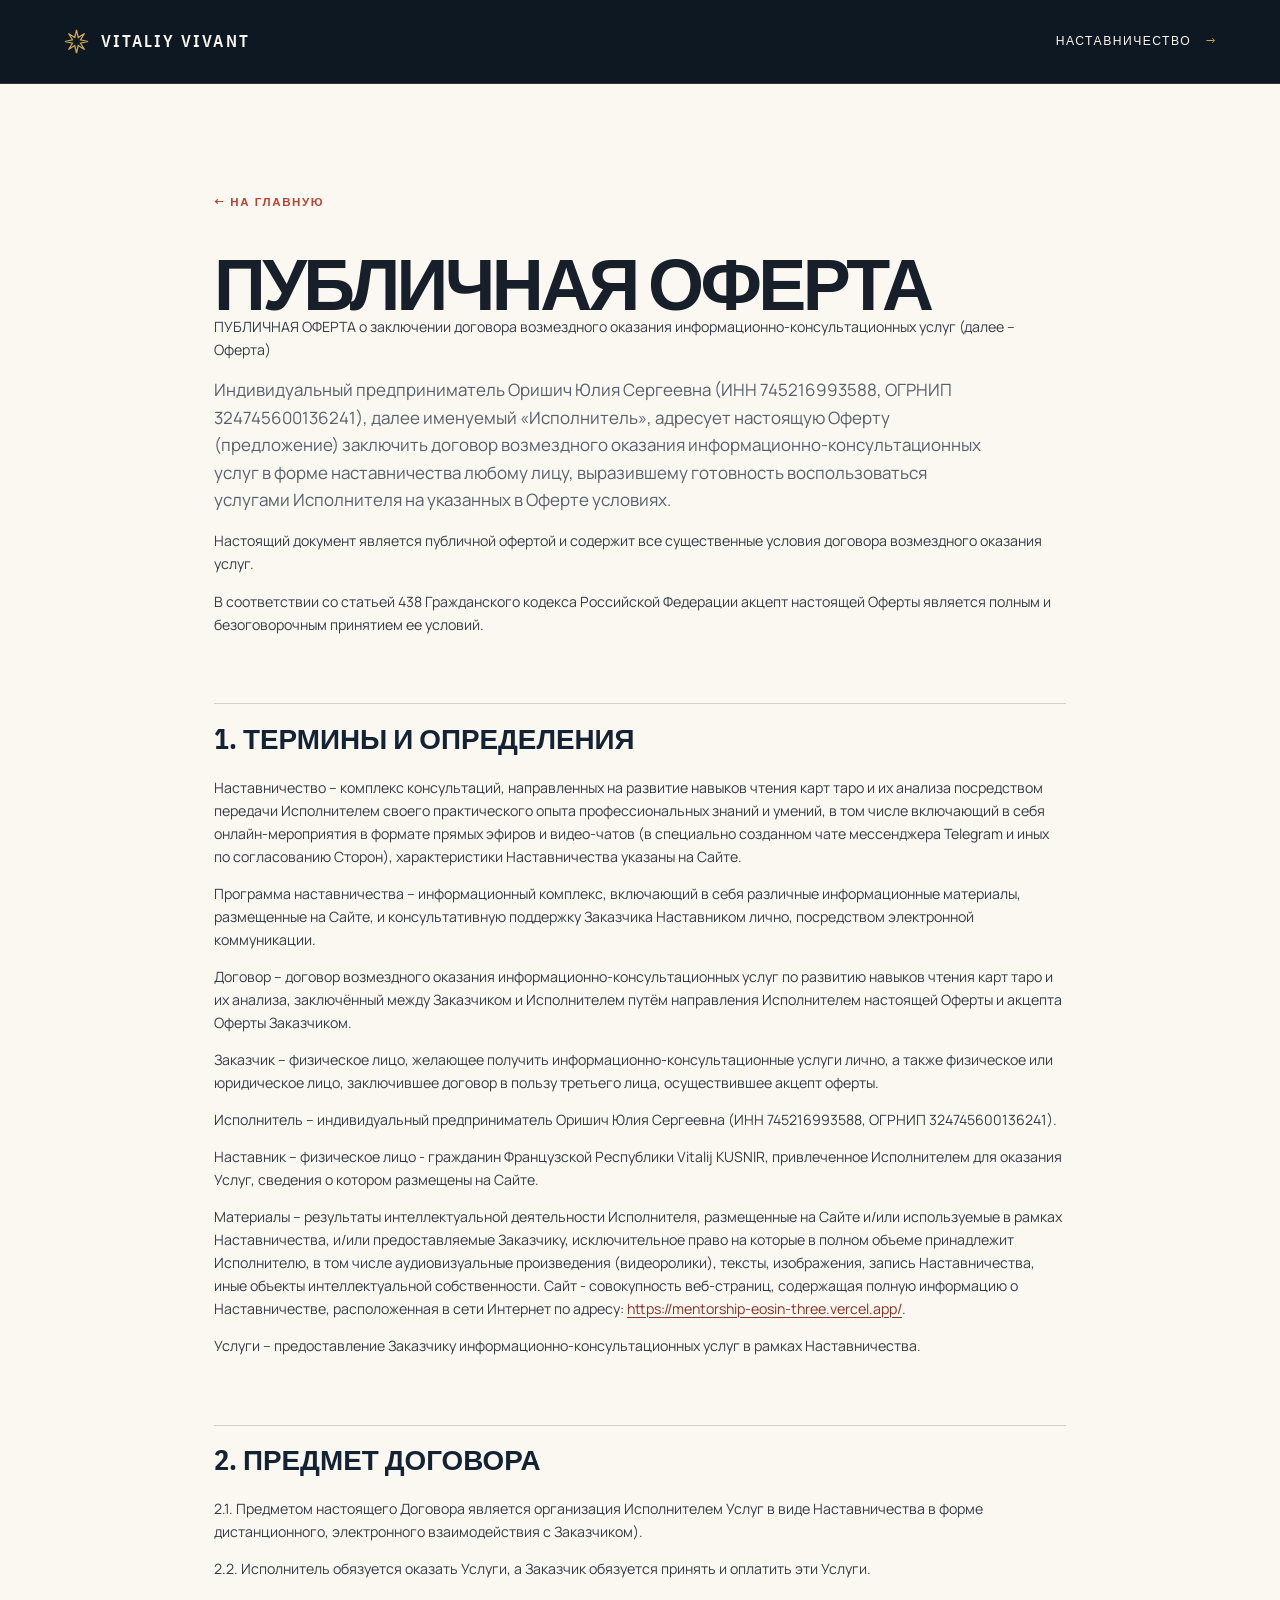
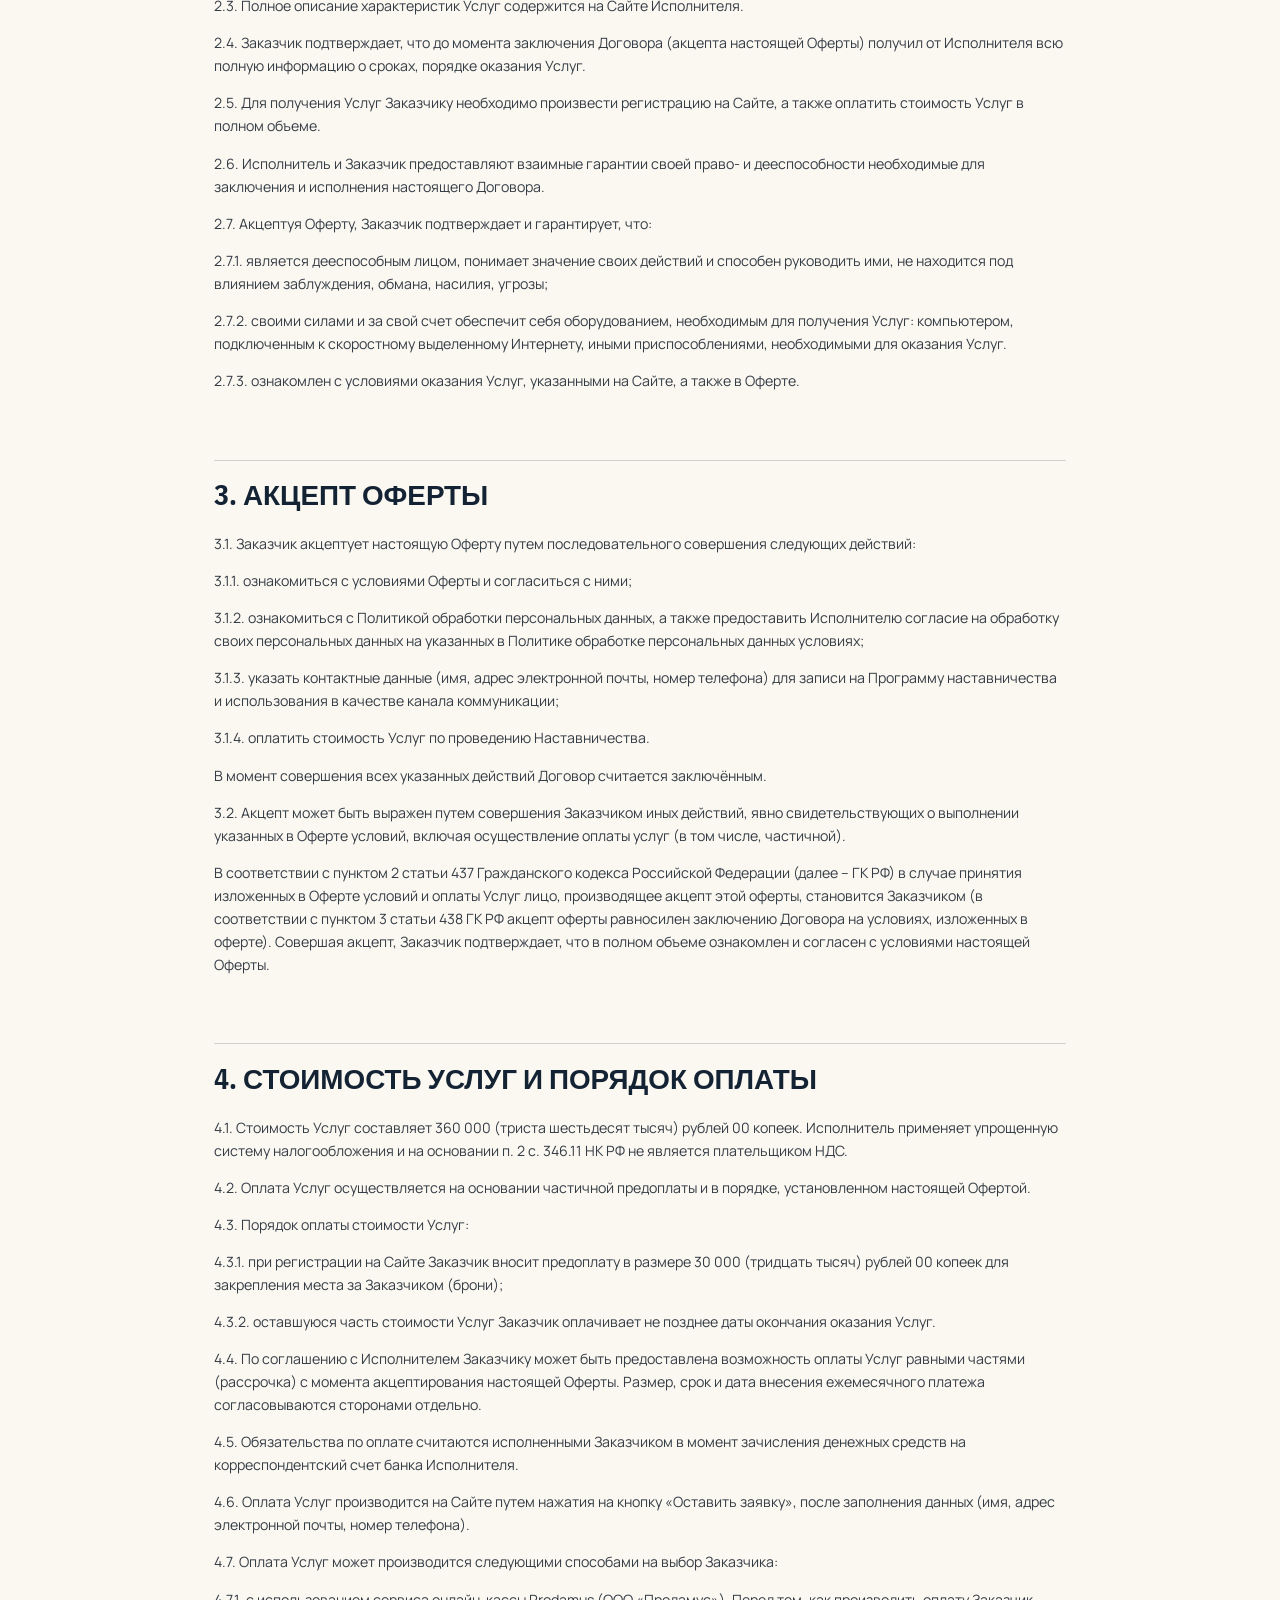
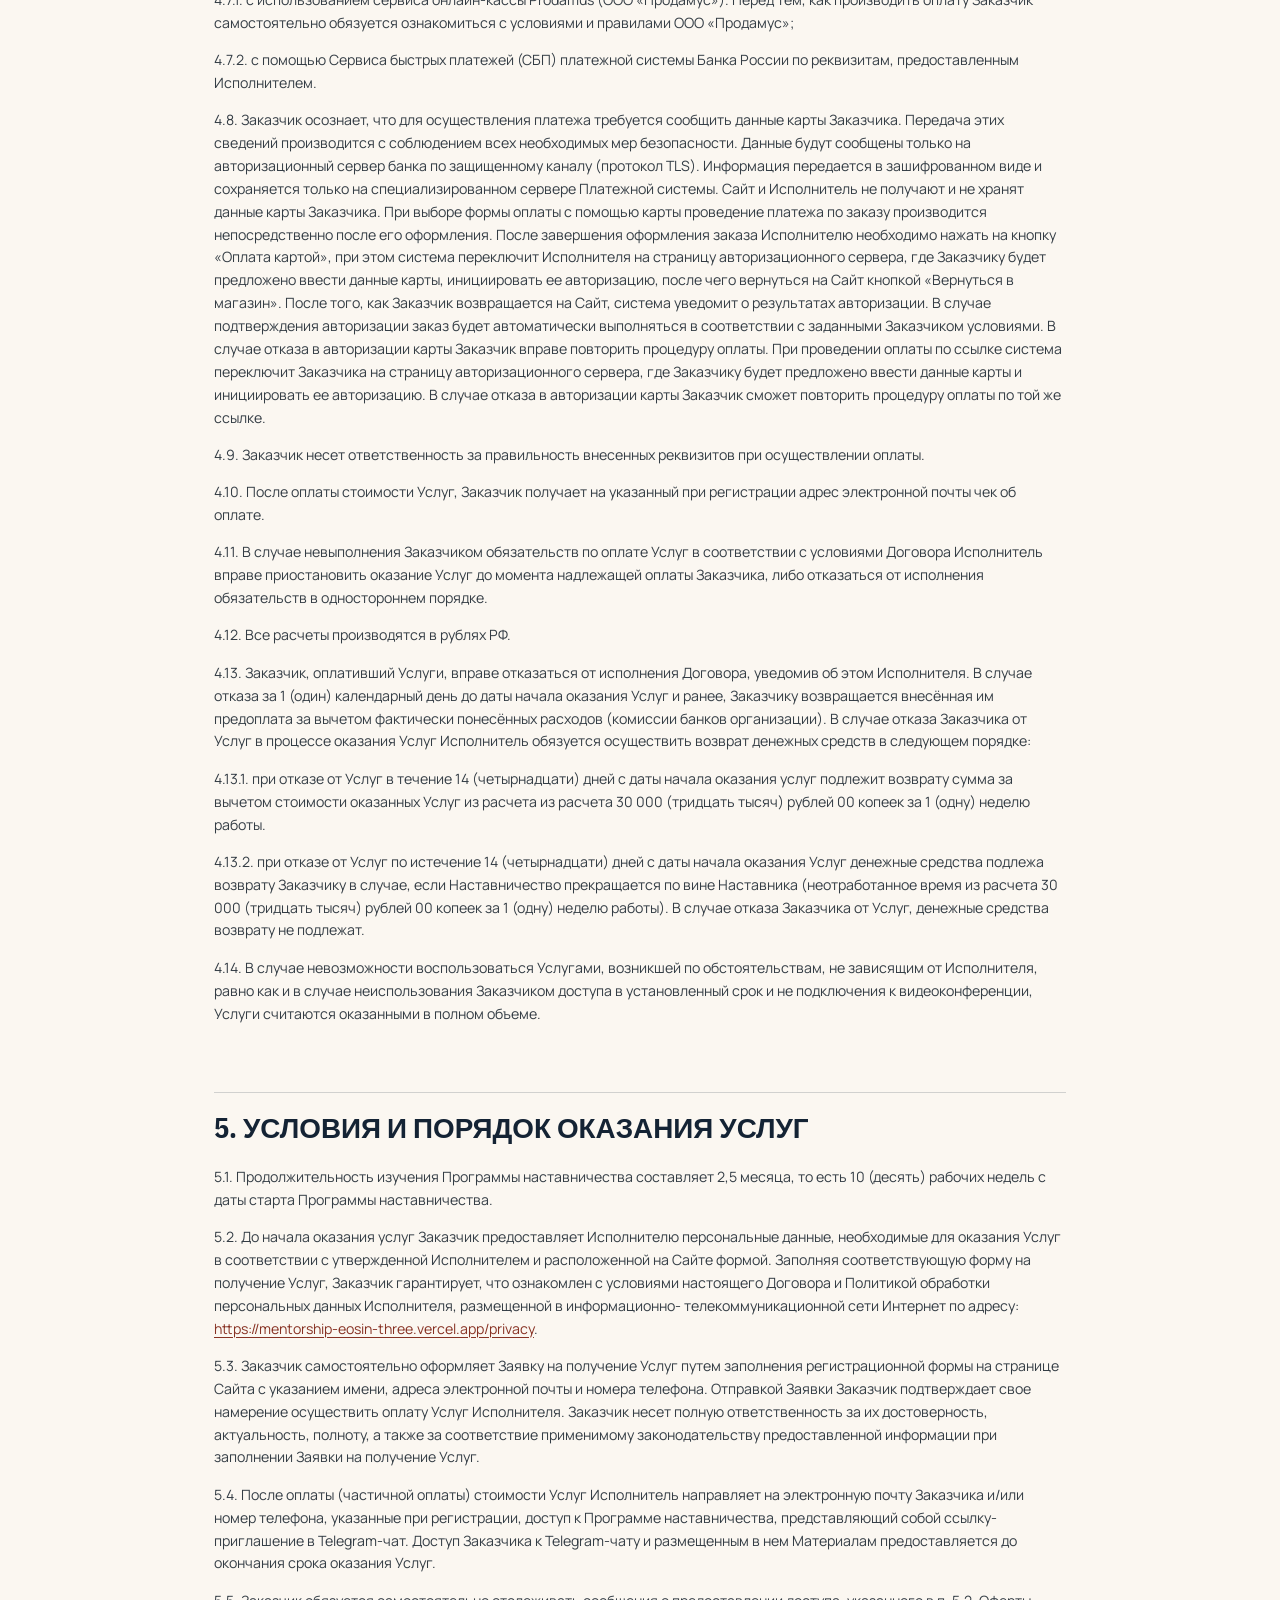
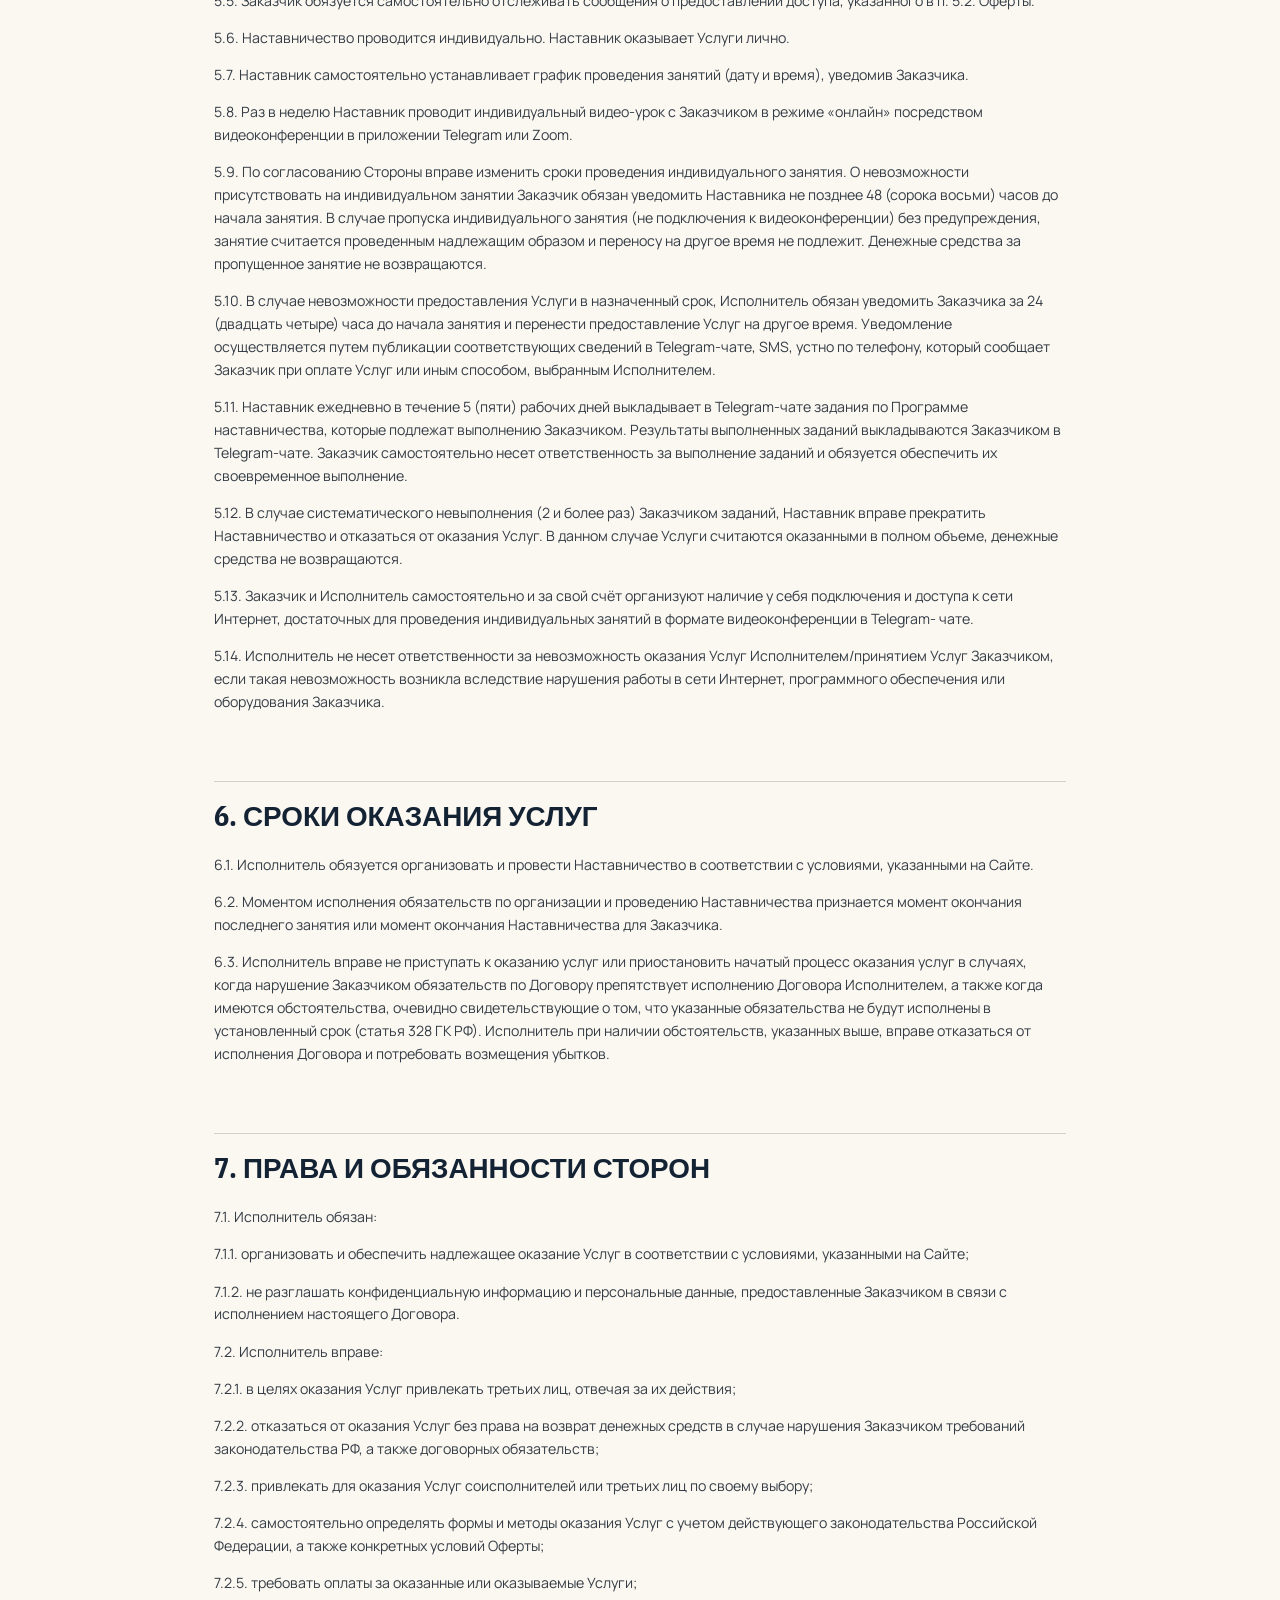
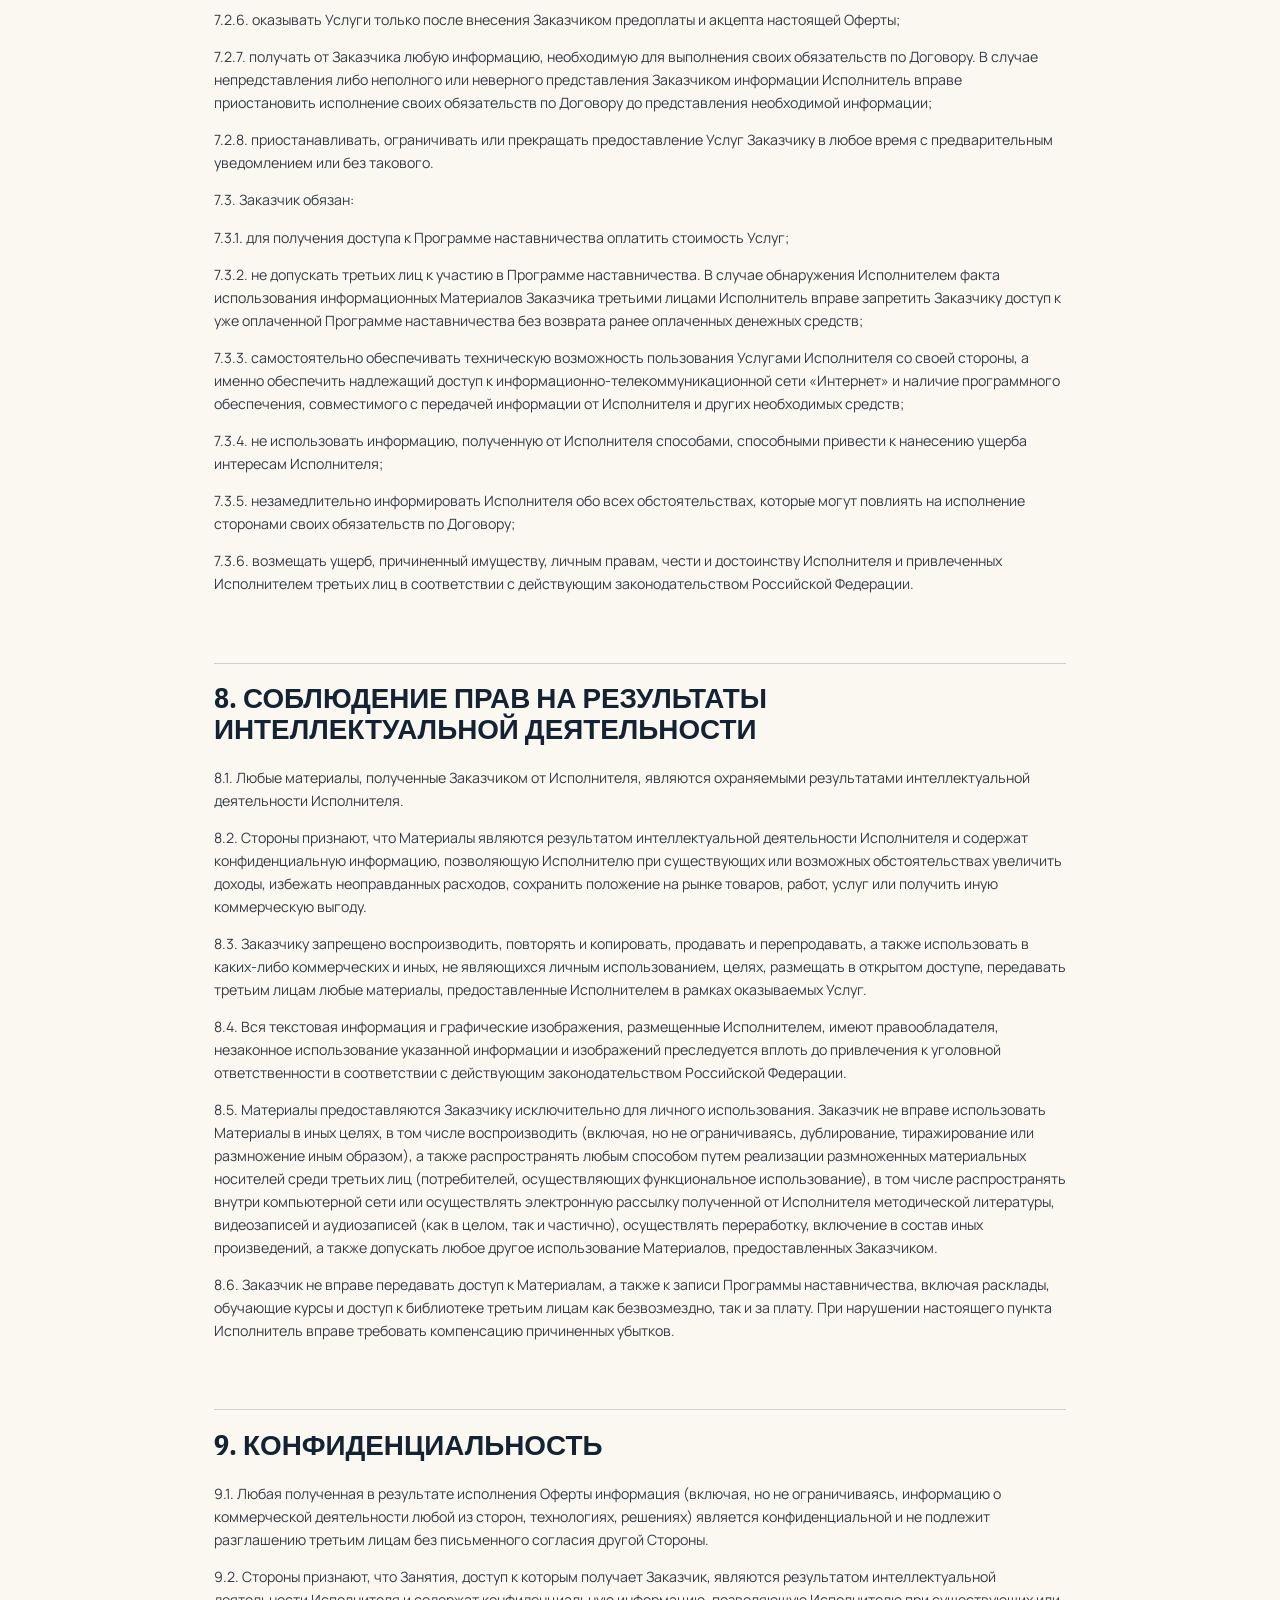
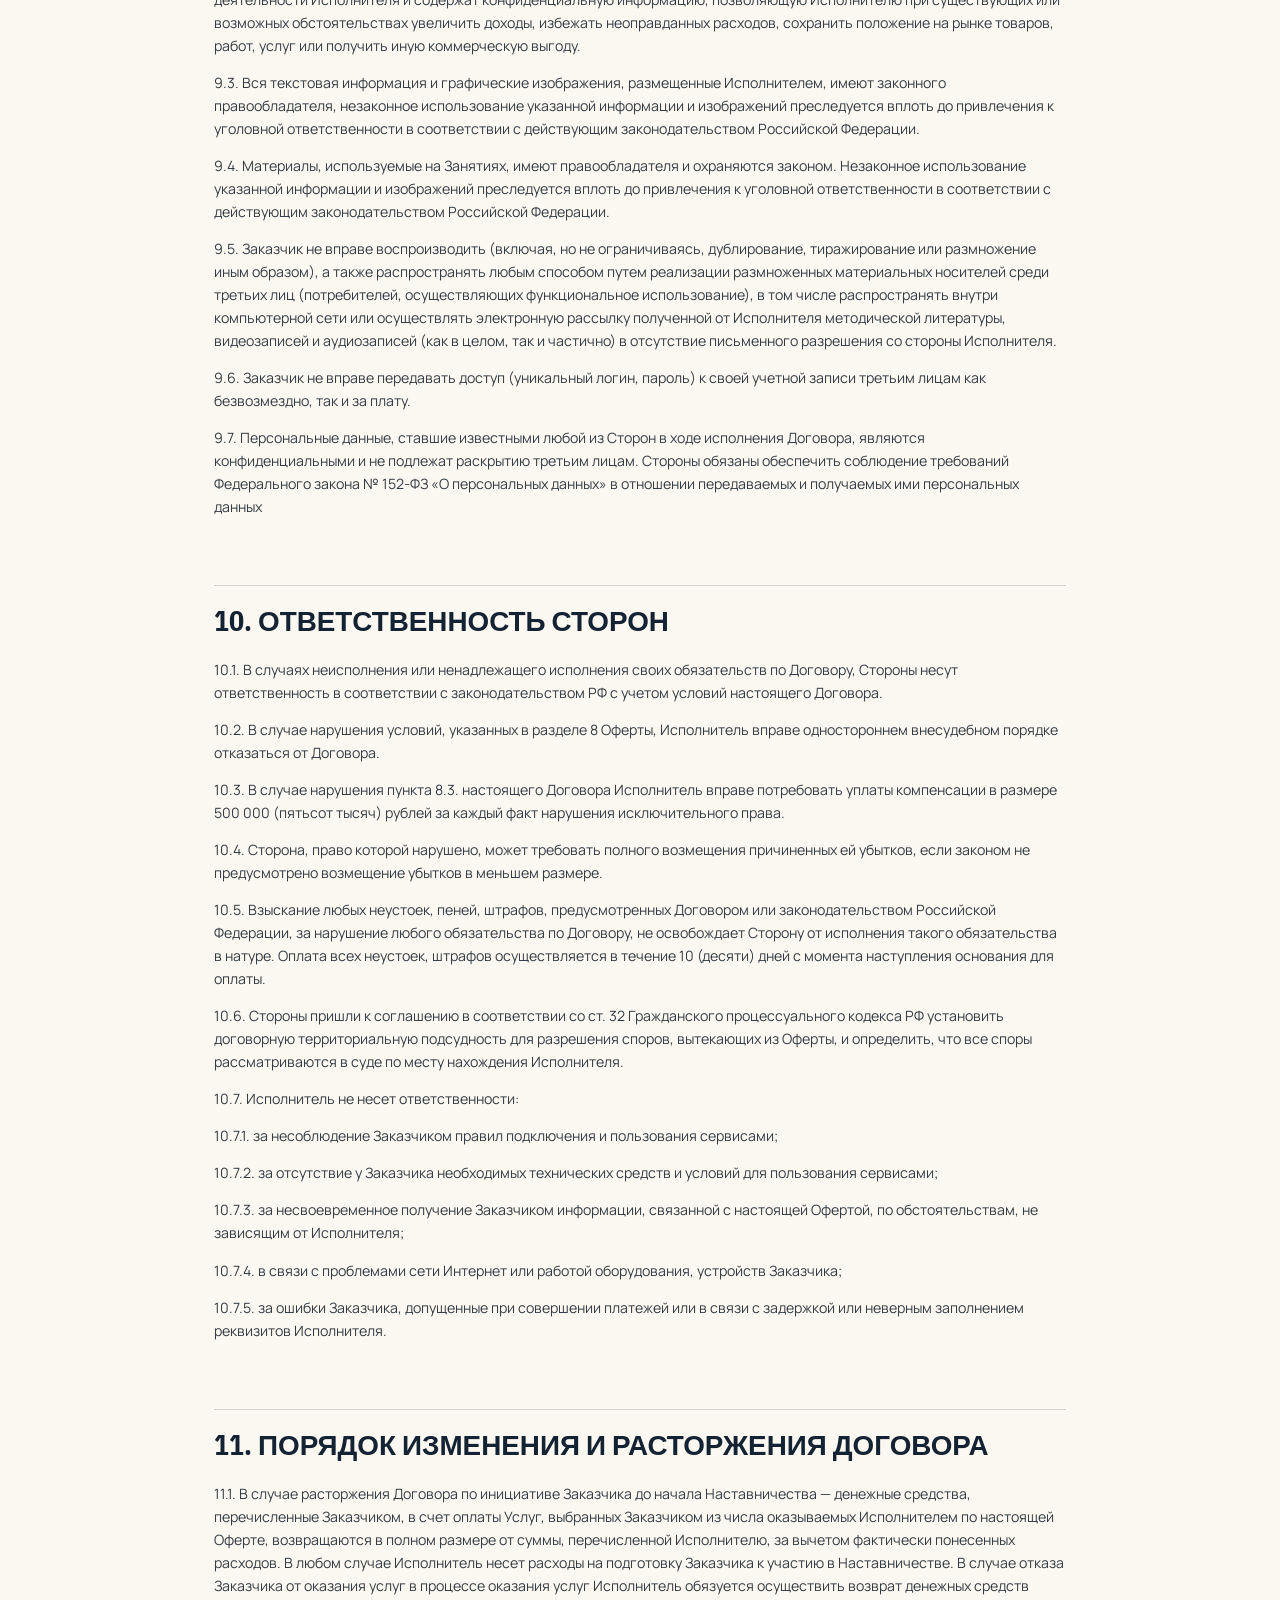
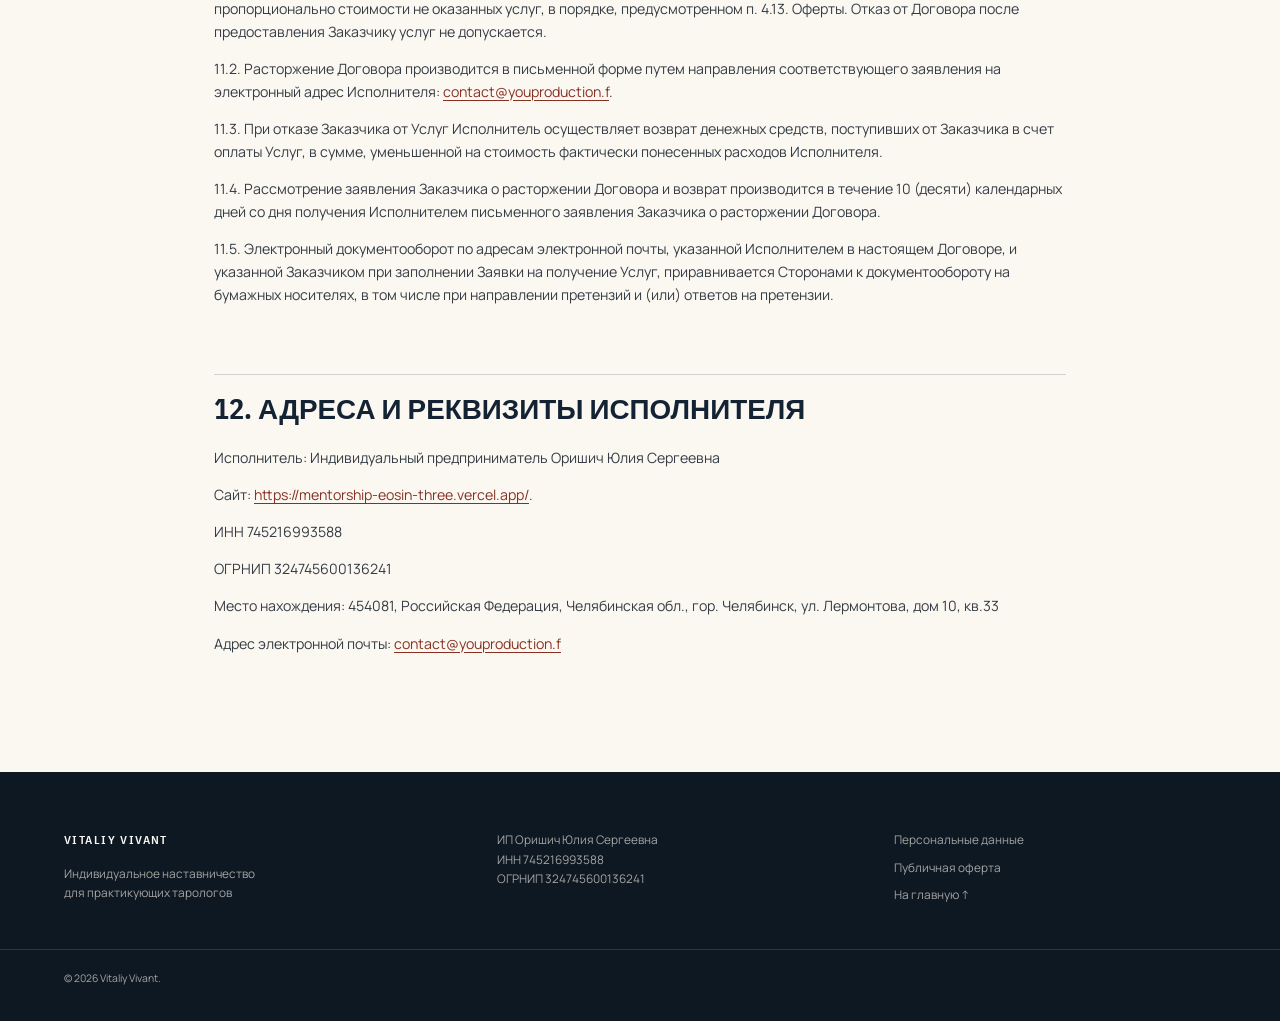
==== commit 14738881: "Fix mobile typography and legal links" ====
--- a/offer.html
+++ b/offer.html
@@ -38,7 +38,7 @@
         <p>Заказчик – физическое лицо, желающее получить информационно-консультационные услуги лично, а также физическое или юридическое лицо, заключившее договор в пользу третьего лица, осуществившее акцепт оферты.</p>
         <p>Исполнитель – индивидуальный предприниматель Оришич Юлия Сергеевна (ИНН 745216993588, ОГРНИП 324745600136241).</p>
         <p>Наставник – физическое лицо - гражданин Французской Республики Vitalij KUSNIR, привлеченное Исполнителем для оказания Услуг, сведения о котором размещены на Сайте.</p>
-        <p>Материалы – результаты интеллектуальной деятельности Исполнителя, размещенные на Сайте и/или используемые в рамках Наставничества, и/или предоставляемые Заказчику, исключительное право на которые в полном объеме принадлежит Исполнителю, в том числе аудиовизуальные произведения (видеоролики), тексты, изображения, запись Наставничества, иные объекты интеллектуальной собственности. Сайт - совокупность веб-страниц, содержащая полную информацию о Наставничестве, расположенная в сети Интернет по адресу: <a href="https://vitaliy-vivant.ru/p/mentoring/" target="_blank" rel="noopener">https://vitaliy-vivant.ru/p/mentoring/.</a></p>
+        <p>Материалы – результаты интеллектуальной деятельности Исполнителя, размещенные на Сайте и/или используемые в рамках Наставничества, и/или предоставляемые Заказчику, исключительное право на которые в полном объеме принадлежит Исполнителю, в том числе аудиовизуальные произведения (видеоролики), тексты, изображения, запись Наставничества, иные объекты интеллектуальной собственности. Сайт - совокупность веб-страниц, содержащая полную информацию о Наставничестве, расположенная в сети Интернет по адресу: <a href="https://mentorship-eosin-three.vercel.app/" target="_blank" rel="noopener">https://mentorship-eosin-three.vercel.app/</a>.</p>
         <p>Услуги – предоставление Заказчику информационно-консультационных услуг в рамках Наставничества.</p>
         <h2>2. ПРЕДМЕТ ДОГОВОРА</h2>
         <p>2.1. Предметом настоящего Договора является организация Исполнителем Услуг в виде Наставничества в форме дистанционного, электронного взаимодействия с Заказчиком).</p>
@@ -83,7 +83,7 @@
         <p>4.14. В случае невозможности воспользоваться Услугами, возникшей по обстоятельствам, не зависящим от Исполнителя, равно как и в случае неиспользования Заказчиком доступа в установленный срок и не подключения к видеоконференции, Услуги считаются оказанными в полном объеме.</p>
         <h2>5. УСЛОВИЯ И ПОРЯДОК ОКАЗАНИЯ УСЛУГ</h2>
         <p>5.1. Продолжительность изучения Программы наставничества составляет 2,5 месяца, то есть 10 (десять) рабочих недель с даты старта Программы наставничества.</p>
-        <p>5.2. До начала оказания услуг Заказчик предоставляет Исполнителю персональные данные, необходимые для оказания Услуг в соответствии с утвержденной Исполнителем и расположенной на Сайте формой. Заполняя соответствующую форму на получение Услуг, Заказчик гарантирует, что ознакомлен с условиями настоящего Договора и Политикой обработки персональных данных Исполнителя, размещенной в информационно- телекоммуникационной сети Интернет по адресу: <a href="https://vitaliy-vivant.ru/p/mentoring/" target="_blank" rel="noopener">https://vitaliy-vivant.ru/p/mentoring/.</a></p>
+        <p>5.2. До начала оказания услуг Заказчик предоставляет Исполнителю персональные данные, необходимые для оказания Услуг в соответствии с утвержденной Исполнителем и расположенной на Сайте формой. Заполняя соответствующую форму на получение Услуг, Заказчик гарантирует, что ознакомлен с условиями настоящего Договора и Политикой обработки персональных данных Исполнителя, размещенной в информационно- телекоммуникационной сети Интернет по адресу: <a href="https://mentorship-eosin-three.vercel.app/privacy" target="_blank" rel="noopener">https://mentorship-eosin-three.vercel.app/privacy</a>.</p>
         <p>5.3. Заказчик самостоятельно оформляет Заявку на получение Услуг путем заполнения регистрационной формы на странице Сайта с указанием имени, адреса электронной почты и номера телефона. Отправкой Заявки Заказчик подтверждает свое намерение осуществить оплату Услуг Исполнителя. Заказчик несет полную ответственность за их достоверность, актуальность, полноту, а также за соответствие применимому законодательству предоставленной информации при заполнении Заявки на получение Услуг.</p>
         <p>5.4. После оплаты (частичной оплаты) стоимости Услуг Исполнитель направляет на электронную почту Заказчика и/или номер телефона, указанные при регистрации, доступ к Программе наставничества, представляющий собой ссылку-приглашение в Telegram-чат. Доступ Заказчика к Telegram-чату и размещенным в нем Материалам предоставляется до окончания срока оказания Услуг.</p>
         <p>5.5. Заказчик обязуется самостоятельно отслеживать сообщения о предоставлении доступа, указанного в п. 5.2. Оферты.</p>
@@ -156,7 +156,7 @@
         <p>11.5. Электронный документооборот по адресам электронной почты, указанной Исполнителем в настоящем Договоре, и указанной Заказчиком при заполнении Заявки на получение Услуг, приравнивается Сторонами к документообороту на бумажных носителях, в том числе при направлении претензий и (или) ответов на претензии.</p>
         <h2>12. АДРЕСА И РЕКВИЗИТЫ ИСПОЛНИТЕЛЯ</h2>
         <p>Исполнитель: Индивидуальный предприниматель Оришич Юлия Сергеевна</p>
-        <p>Сайт: <a href="https://vitaliy-vivant.ru/p/mentoring/" target="_blank" rel="noopener">https://vitaliy-vivant.ru/p/mentoring/.</a></p>
+        <p>Сайт: <a href="https://mentorship-eosin-three.vercel.app/" target="_blank" rel="noopener">https://mentorship-eosin-three.vercel.app/</a>.</p>
         <p>ИНН 745216993588</p>
         <p>ОГРНИП 324745600136241</p>
         <p>Место нахождения: 454081, Российская Федерация, Челябинская обл., гор. Челябинск, ул. Лермонтова, дом 10, кв.33</p>
--- a/assets/css/styles.css
+++ b/assets/css/styles.css
@@ -18,9 +18,10 @@
 
 * { box-sizing: border-box; }
 html { max-width: 100%; overflow-x: clip; scroll-behavior: smooth; }
-body { max-width: 100%; margin: 0; overflow-x: clip; color: var(--ink); background: var(--paper); font-family: var(--body); font-size: clamp(15px, .92rem + .18vw, 18px); line-height: 1.65; }
+body { max-width: 100%; margin: 0; overflow-x: clip; color: var(--ink); background: var(--paper); font-family: var(--body); font-size: clamp(15px, .92rem + .18vw, 18px); line-height: 1.65; -webkit-hyphens: none; hyphens: none; }
 img { display: block; max-width: 100%; }
 a { color: inherit; text-decoration: none; }
+h1, h2, h3, .mentor-name { hyphens: none; overflow-wrap: normal; word-break: normal; }
 button, input { font: inherit; }
 button { color: inherit; }
 .wrap { width: min(100%, 1500px); margin-inline: auto; padding-inline: var(--gutter); }
@@ -39,7 +40,8 @@
 .hero-noise { position: absolute; inset: 0; opacity: .14; pointer-events: none; background-image: url("data:image/svg+xml,%3Csvg viewBox='0 0 240 240' xmlns='http://www.w3.org/2000/svg'%3E%3Cfilter id='n'%3E%3CfeTurbulence type='fractalNoise' baseFrequency='.82' numOctaves='3' stitchTiles='stitch'/%3E%3C/filter%3E%3Crect width='100%25' height='100%25' filter='url(%23n)' opacity='.42'/%3E%3C/svg%3E"); }
 .hero-grid { position: relative; display: grid; grid-template-columns: 1.05fr .95fr; gap: clamp(50px, 8vw, 130px); align-items: center; min-height: 100svh; padding-top: 120px; padding-bottom: 100px; }
 .hero-copy { position: relative; z-index: 2; max-width: 830px; }
-.handle { display: inline-block; margin-bottom: clamp(32px, 6vh, 64px); color: var(--gold-light); font-size: .83rem; letter-spacing: .08em; }
+.handle { display: inline-flex; align-items: center; gap: 8px; margin-bottom: clamp(32px, 6vh, 64px); color: var(--gold-light); font-size: .83rem; letter-spacing: .08em; }
+.inline-arrow { width: 1.15em; height: 1.15em; fill: none; stroke: currentColor; stroke-width: 1.7; stroke-linecap: square; stroke-linejoin: miter; }
 .hero-label { margin: 0 0 8px; font-family: var(--display); font-size: clamp(1rem, .9rem + .7vw, 1.55rem); font-weight: 600; letter-spacing: .08em; text-transform: uppercase; }
 .hero-title { margin: 0; font-family: var(--display); font-size: clamp(4.4rem, 2.8rem + 5.8vw, 9.2rem); font-weight: 600; line-height: .78; letter-spacing: -.065em; text-transform: uppercase; text-wrap: balance; }
 .hero-title em { display: block; margin-left: clamp(30px, 7vw, 130px); color: var(--gold); font-style: normal; }
@@ -80,7 +82,9 @@
 .program-grid { display: grid; grid-template-columns: 1fr 1fr; border-top: 1px solid var(--rule); border-left: 1px solid var(--rule); }
 .program-card { position: relative; min-height: 240px; display: grid; grid-template-columns: 100px 1fr; gap: 24px; align-items: end; padding: clamp(28px, 4vw, 54px); border-right: 1px solid var(--rule); border-bottom: 1px solid var(--rule); }
 .program-card:nth-child(2), .program-card:nth-child(3) { background: var(--paper); }
-.program-mark { align-self: start; font-family: var(--display); font-size: 2.5rem; font-weight: 600; color: var(--terra); line-height: 1; }
+.program-mark { align-self: start; width: 44px; min-height: 44px; display: grid; place-items: center; color: var(--terra); line-height: 1; }
+.program-mark svg { width: 40px; height: 40px; fill: none; stroke: currentColor; stroke-width: 1.8; stroke-linecap: square; stroke-linejoin: miter; }
+.program-number { justify-content: start; font-family: var(--display); font-size: 2.5rem; font-weight: 600; }
 .program-card h3, .practice-block h3 { margin: 0 0 6px; font-family: var(--display); font-size: 1.2rem; }
 .program-card p { margin: 0; color: var(--ink-soft); }
 .practice-grid { display: grid; grid-template-columns: 1fr 1fr; gap: clamp(30px, 6vw, 90px); margin-top: clamp(60px, 8vw, 110px); }
@@ -88,7 +92,7 @@
 .practice-block.gift { border-top-color: var(--terra); }
 .practice-block ul { padding: 0; margin: 26px 0 0; list-style: none; }
 .practice-block li { position: relative; padding: 14px 0 14px 28px; border-top: 1px solid var(--rule); }
-.practice-block li::before { content: "↗"; position: absolute; left: 0; color: var(--terra); }
+.practice-block li::before { content: ""; position: absolute; left: 3px; top: 1.35em; width: 8px; height: 8px; border-top: 2px solid var(--terra); border-right: 2px solid var(--terra); transform: rotate(45deg); }
 
 .why { color: var(--paper-light); background: var(--navy); }
 .why-grid { display: grid; grid-template-columns: .8fr 1.2fr; gap: clamp(60px, 10vw, 150px); }
@@ -165,7 +169,7 @@
 .legal-subtitle { max-width: 780px; margin: 24px 0 52px; color: var(--ink-soft); font-size: clamp(.95rem, .9rem + .2vw, 1.08rem); }
 .legal-content { color: #343d45; font-size: clamp(.83rem, .79rem + .12vw, .94rem); line-height: 1.62; }
 .legal-content h2 { margin: 2.4em 0 .8em; padding-top: .7em; color: var(--navy); border-top: 1px solid var(--rule); font-family: var(--display); font-size: clamp(1.35rem, 1.1rem + .8vw, 2rem); line-height: 1.1; text-transform: uppercase; }
-.legal-content p { margin: 0 0 1em; overflow-wrap: anywhere; }
+.legal-content p { margin: 0 0 1em; hyphens: none; overflow-wrap: normal; word-break: normal; }
 .legal-content a { color: var(--terra-dark); text-decoration: underline; text-underline-offset: 3px; overflow-wrap: anywhere; }
 .legal-content strong { color: var(--navy); }
 .legal-note { margin-top: 54px; padding: 20px 22px; color: var(--ink-soft); background: var(--paper); border-left: 4px solid var(--terra); font-size: .78rem; }
@@ -215,38 +219,48 @@
   .brand svg { width: 21px; }
   .header-cta { max-width: 130px; text-align: right; }
   .hero-grid { padding-top: 96px; }
-  .hero-title { font-size: clamp(2.75rem, 13.2vw, 3.85rem); line-height: .82; }
-  .hero-label { font-size: clamp(.82rem, 4.2vw, 1rem); }
+  .hero-title { font-size: clamp(2.25rem, 11vw, 3rem); line-height: .86; letter-spacing: -.045em; }
+  .hero-title em { margin-left: 4vw; }
+  .hero-label { font-size: clamp(.76rem, 3.65vw, .9rem); letter-spacing: .065em; }
+  .hero-credential { margin-top: 28px; font-size: .78rem; line-height: 1.55; }
+  .hero-lead { margin-top: 30px; font-size: .96rem; line-height: 1.58; }
   .hero-visual { min-height: 480px; }
   .portrait-frame { width: calc(100% - 26px); margin-right: 26px; box-shadow: 20px 22px 0 var(--terra); }
   .session-count { left: 2px; bottom: 2%; width: 112px; }
   .session-count b { font-size: 3.4rem; }
   .card-fan { right: 1%; top: 2%; width: 86px; height: 118px; }
-  .program-card { grid-template-columns: 64px 1fr; padding: 28px 20px; }
-  .program-mark { font-size: 2rem; }
-  .why-list p, .outcomes-list p { padding-left: 52px; }
-  .section-heading h2, .why h2, .outcomes h2, .application h2 { font-size: clamp(2.3rem, 11.5vw, 3.15rem); line-height: .92; hyphens: auto; overflow-wrap: break-word; }
-  .mentor-name { font-size: clamp(3.65rem, 16vw, 4.8rem); line-height: .8; overflow-wrap: break-word; }
+  .section { padding-block: clamp(68px, 18vw, 88px); }
+  .section-heading { margin-bottom: 44px; }
+  .program-card { grid-template-columns: 48px minmax(0, 1fr); gap: 16px; padding: 25px 18px; }
+  .program-mark { width: 36px; min-height: 36px; }
+  .program-mark svg { width: 34px; height: 34px; }
+  .program-number { font-size: 2rem; }
+  .program-card h3, .practice-block h3 { font-size: 1.05rem; line-height: 1.28; }
+  .program-card p, .practice-block li { font-size: .9rem; line-height: 1.56; }
+  .why-list p, .outcomes-list p { padding-left: 46px; }
+  .section-heading h2, .why h2, .outcomes h2, .application h2 { font-size: clamp(1.95rem, 8.6vw, 2.55rem); line-height: .96; letter-spacing: -.035em; hyphens: none; overflow-wrap: normal; word-break: normal; text-wrap: pretty; }
+  .mentor-name { font-size: clamp(3rem, 13vw, 3.8rem); line-height: .84; letter-spacing: -.045em; hyphens: none; overflow-wrap: normal; word-break: normal; }
   .mentor-photo { padding: 0 0 22px 18px; }
   .order-form { padding: 27px 18px; box-shadow: 12px 14px 0 rgba(20,35,52,.08); }
   .form-heading { align-items: flex-start; flex-direction: column; gap: 4px; }
   .button { width: 100%; padding-inline: 16px; gap: 16px; }
   .footer-grid { grid-template-columns: 1fr; }
   .footer-grid nav { grid-column: auto; }
-  .legal-title { font-size: clamp(2.25rem, 12vw, 3.4rem); overflow-wrap: break-word; }
+  .legal-title { font-size: clamp(2rem, 9.5vw, 2.7rem); line-height: .96; letter-spacing: -.035em; hyphens: none; overflow-wrap: normal; word-break: normal; }
   .legal-main { padding-top: 42px; }
   .legal-content { font-size: .82rem; line-height: 1.58; }
-  .legal-content h2 { font-size: 1.25rem; hyphens: auto; overflow-wrap: break-word; }
+  .legal-content h2 { font-size: 1.15rem; line-height: 1.2; hyphens: none; overflow-wrap: normal; word-break: normal; }
 }
 
 @media (max-width: 350px) {
   :root { --gutter: 16px; }
   .header-cta { display: none; }
-  .hero-title { font-size: 12.7vw; }
-  .section-heading h2, .why h2, .outcomes h2, .application h2 { font-size: 2.2rem; }
-  .program-card { grid-template-columns: 48px 1fr; padding-inline: 16px; }
-  .program-card p, .practice-block li, .why-list p, .outcomes-list p { overflow-wrap: anywhere; }
-  .mentor-name { font-size: 3.4rem; }
+  .hero-title { font-size: 10.8vw; }
+  .section-heading h2, .why h2, .outcomes h2, .application h2 { font-size: 1.85rem; }
+  .program-card { grid-template-columns: 40px minmax(0, 1fr); gap: 12px; padding-inline: 14px; }
+  .program-card p, .practice-block li, .why-list p, .outcomes-list p { hyphens: none; overflow-wrap: normal; word-break: normal; }
+  .mentor-name { font-size: 2.85rem; }
+  .legal-content h2 { font-size: .92rem; letter-spacing: -.02em; }
   .form-heading b { font-size: 1.35rem; }
 }
 
